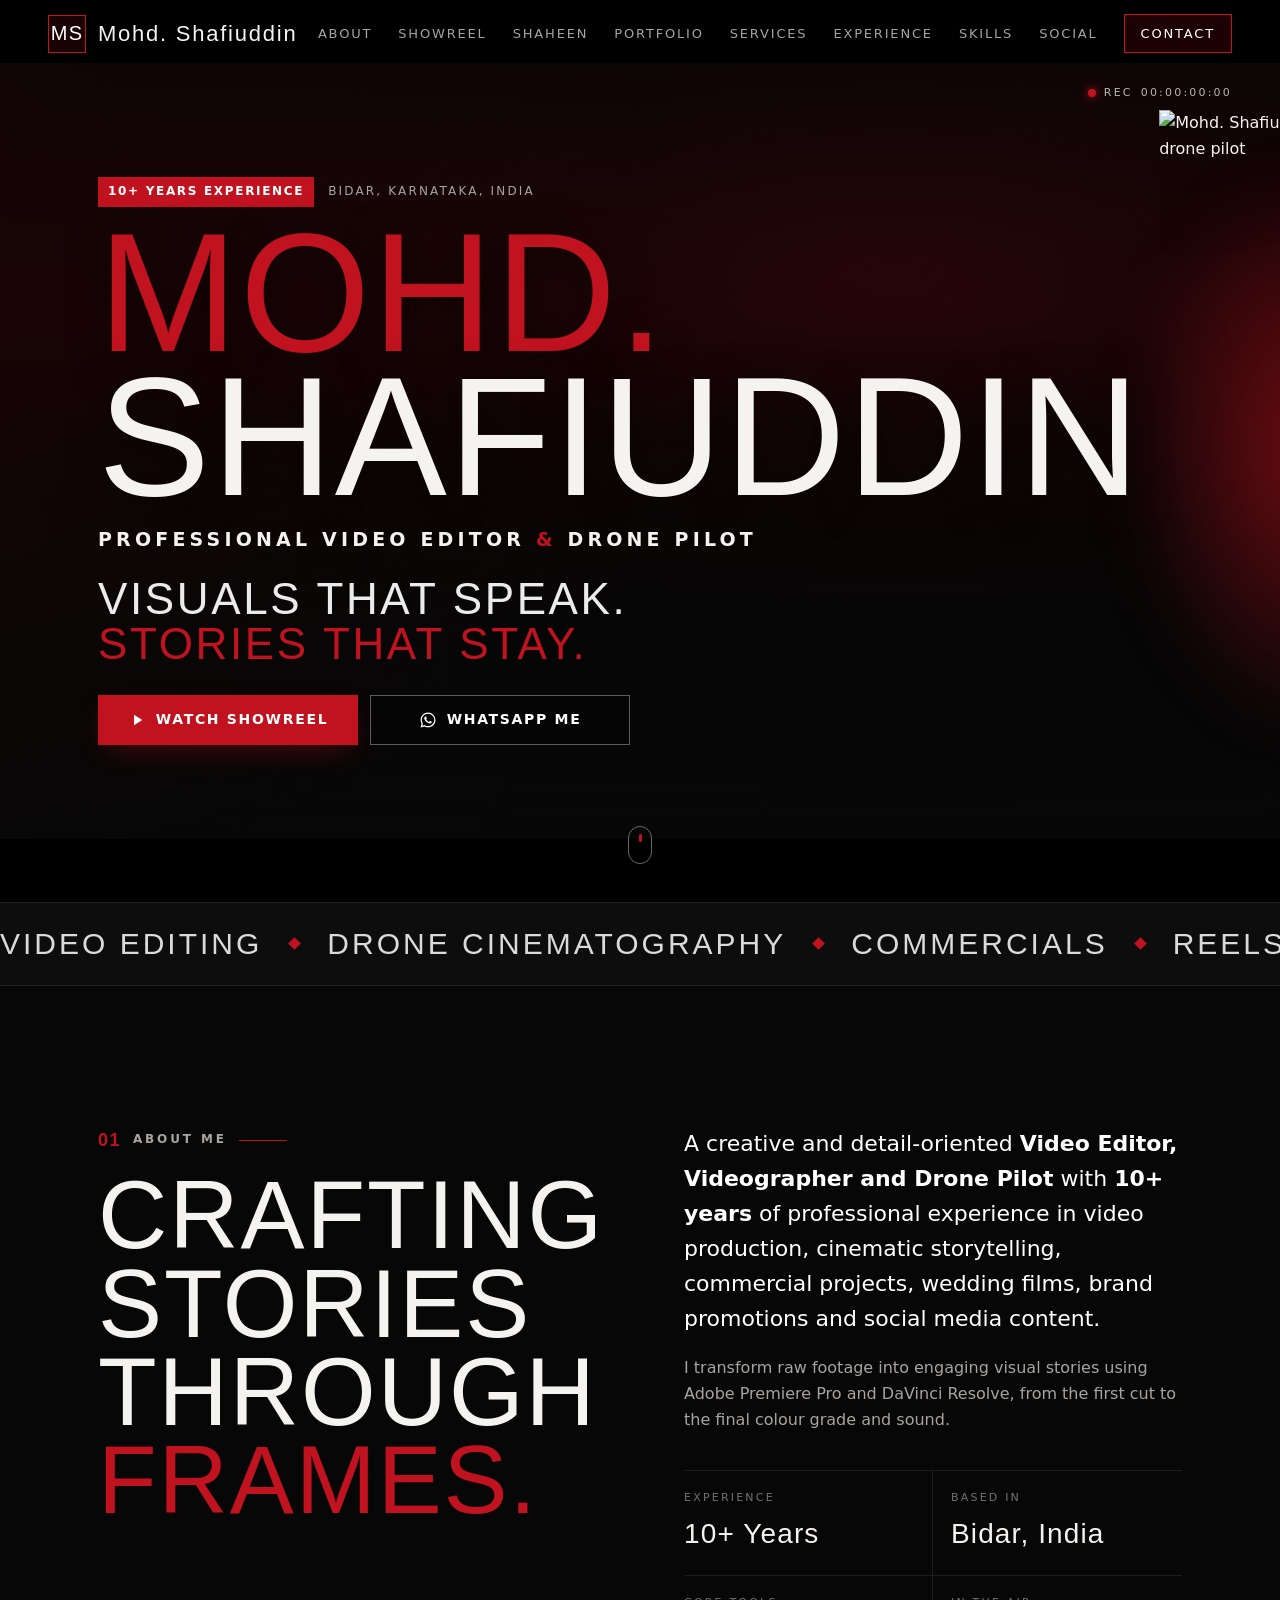
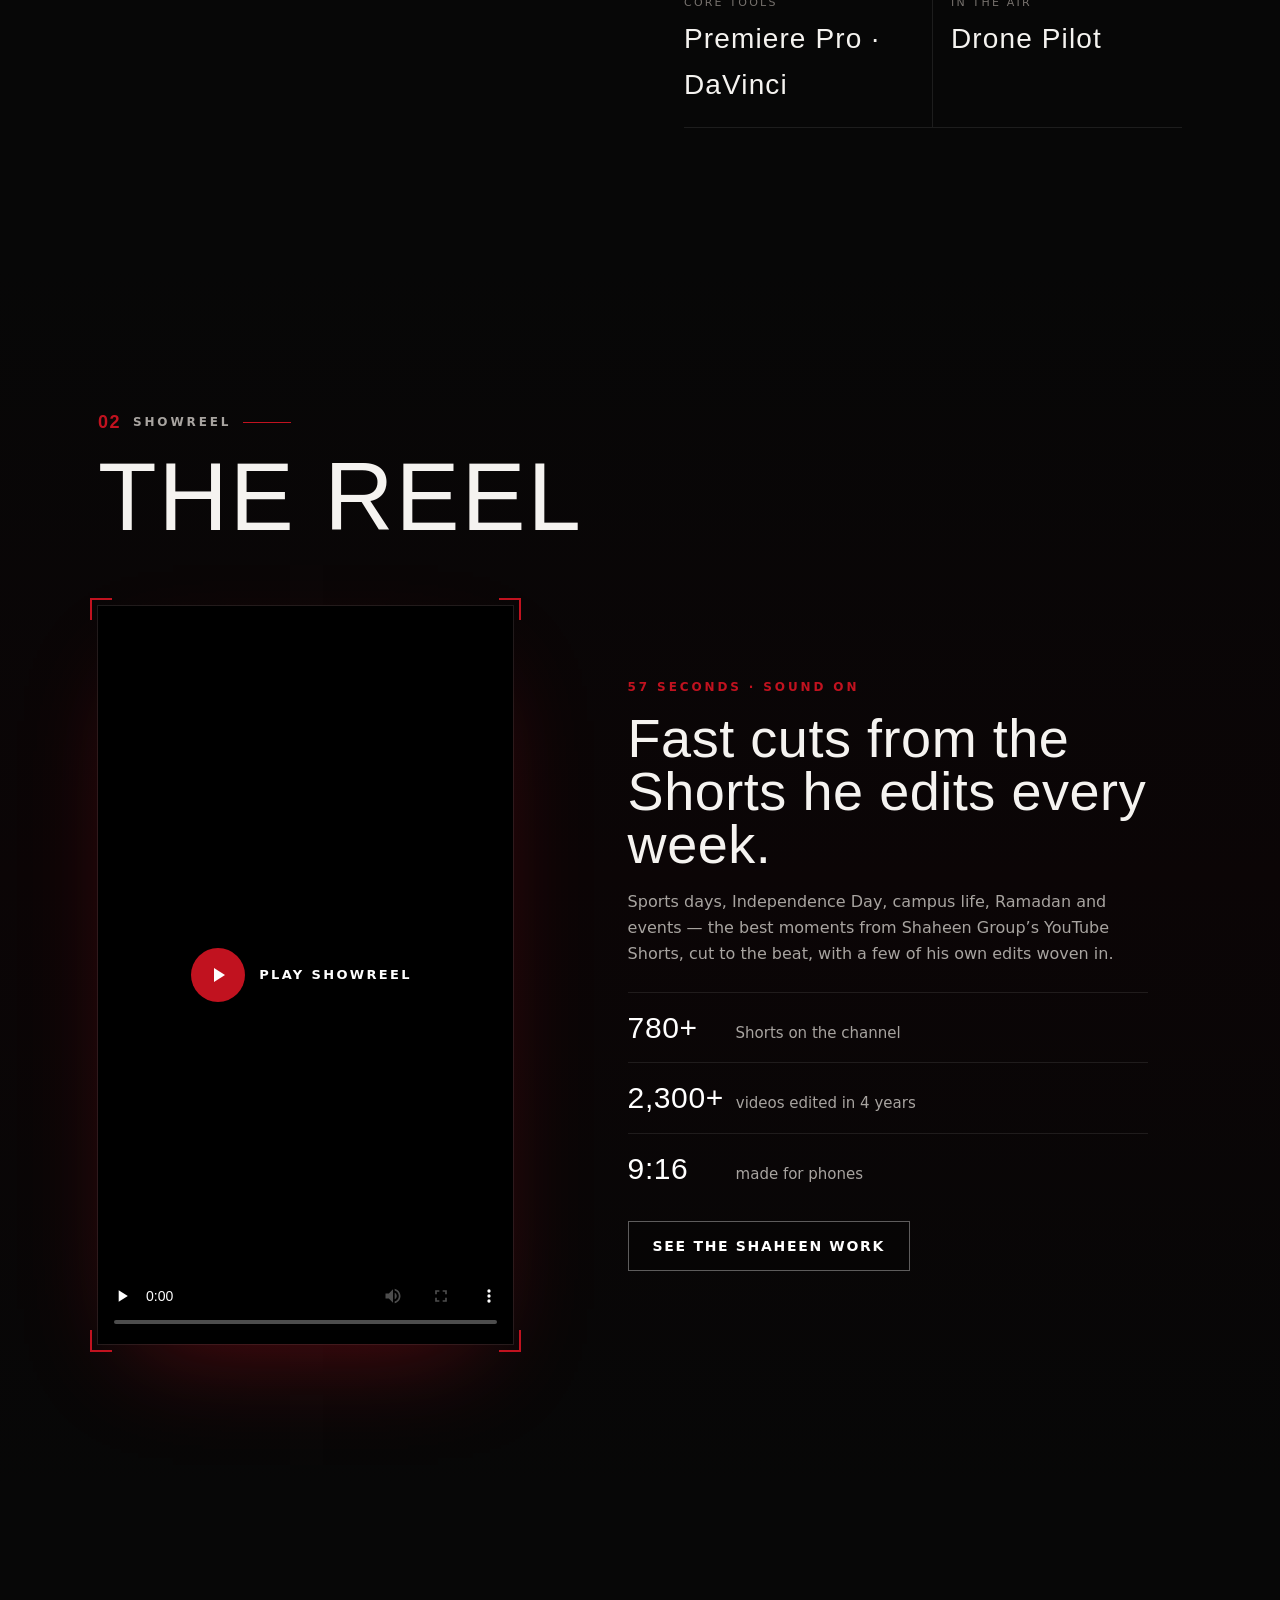
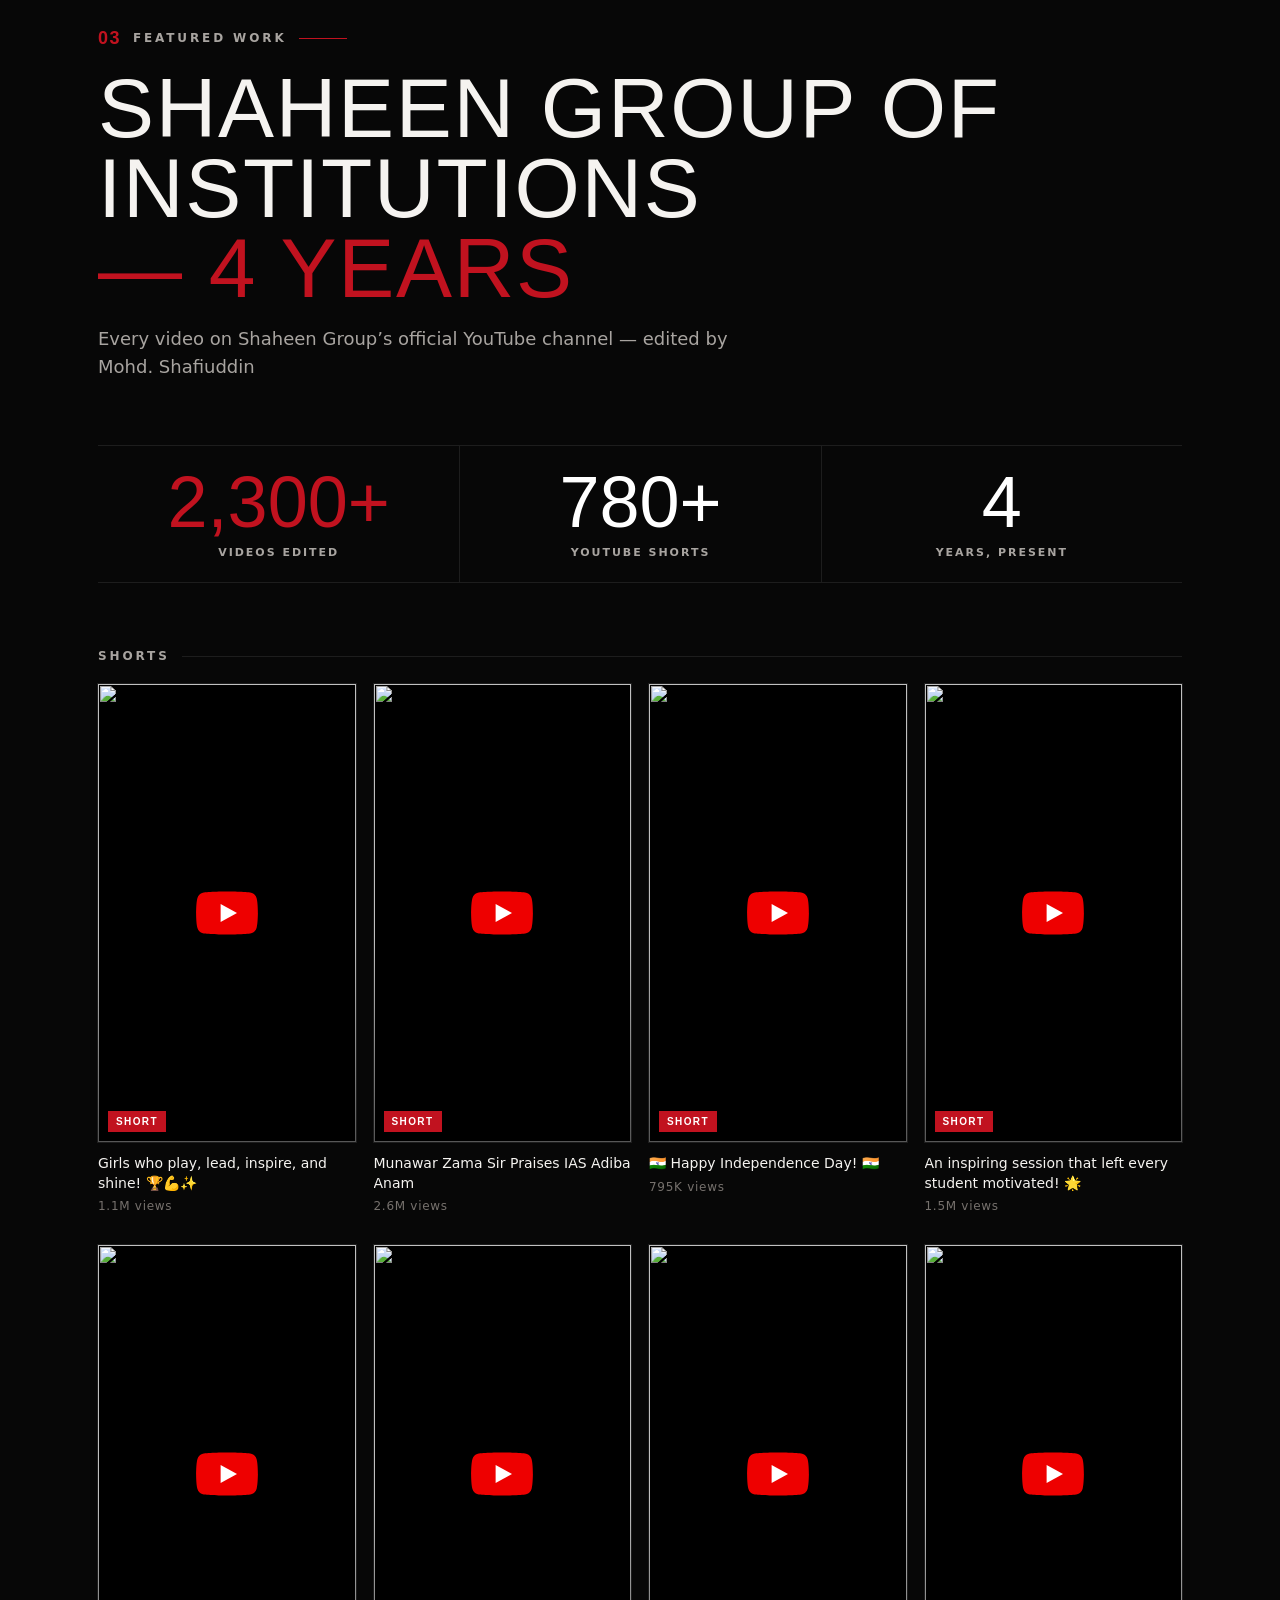
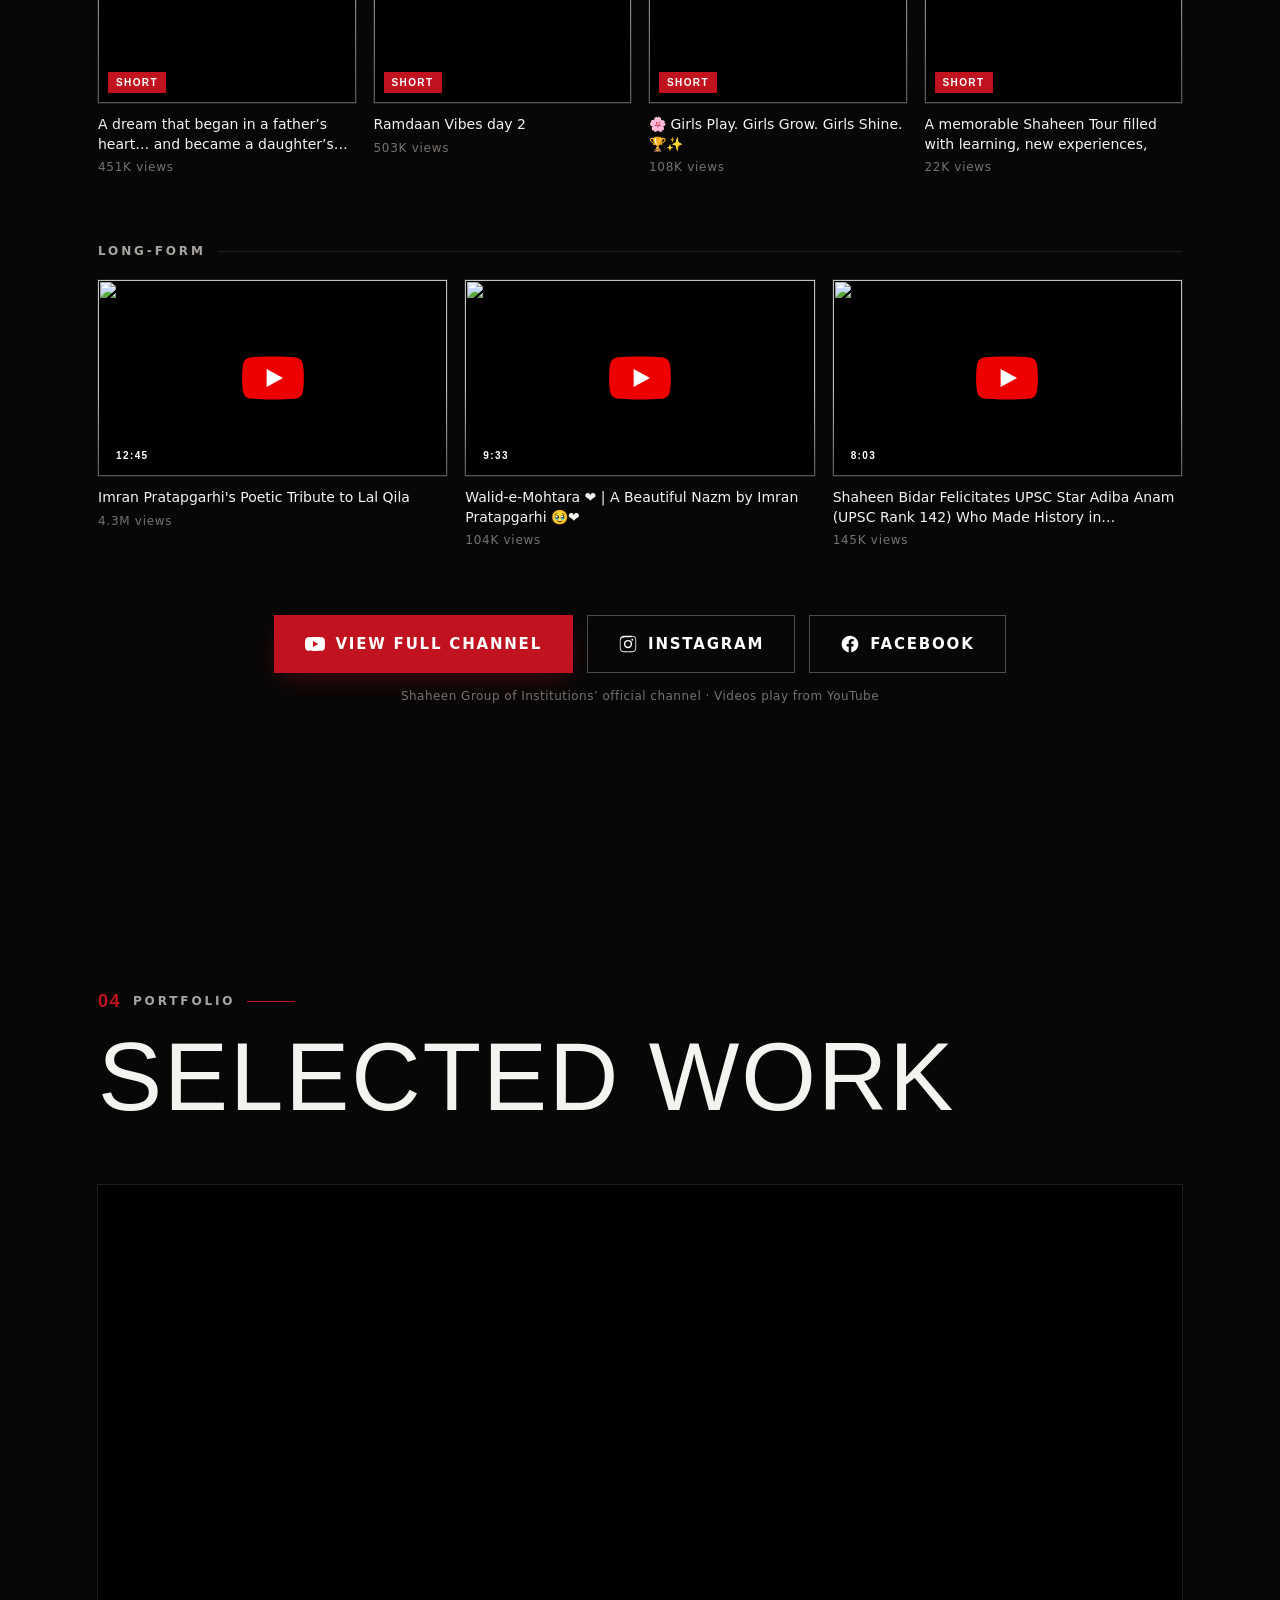
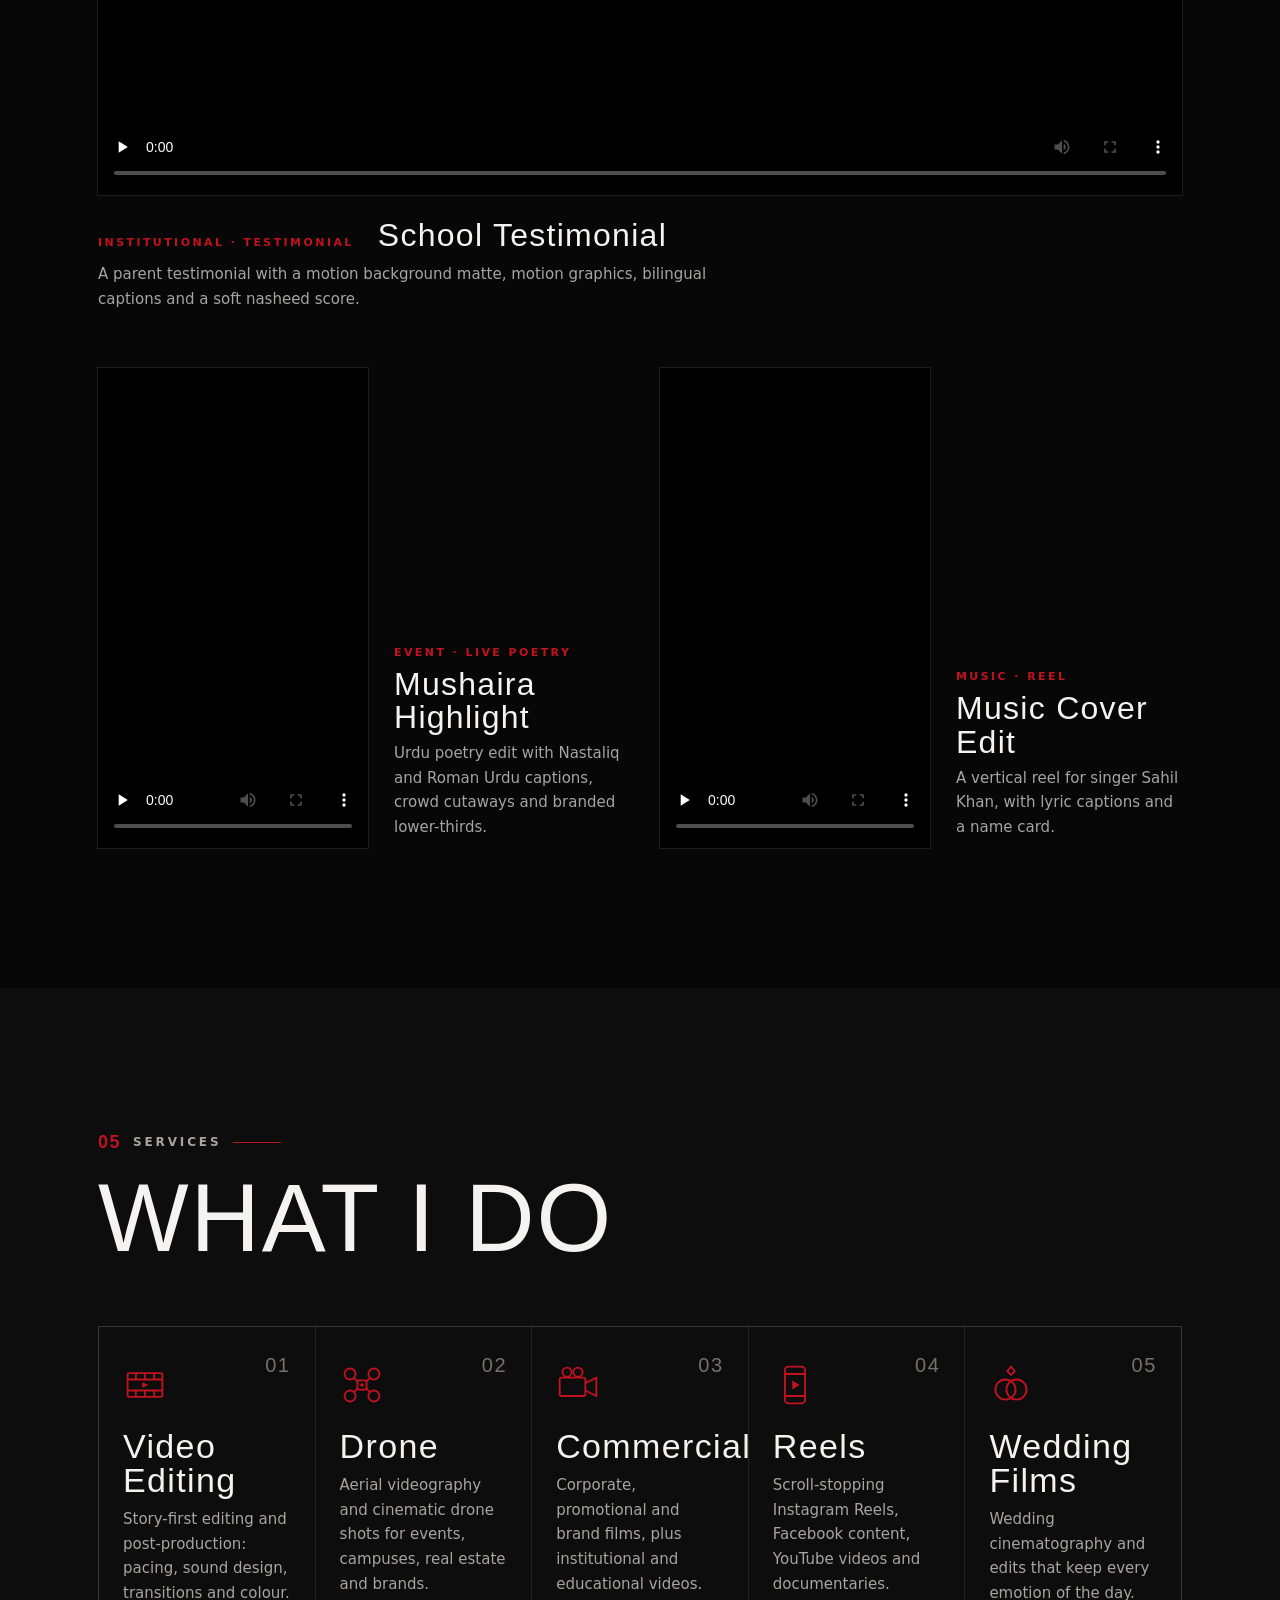
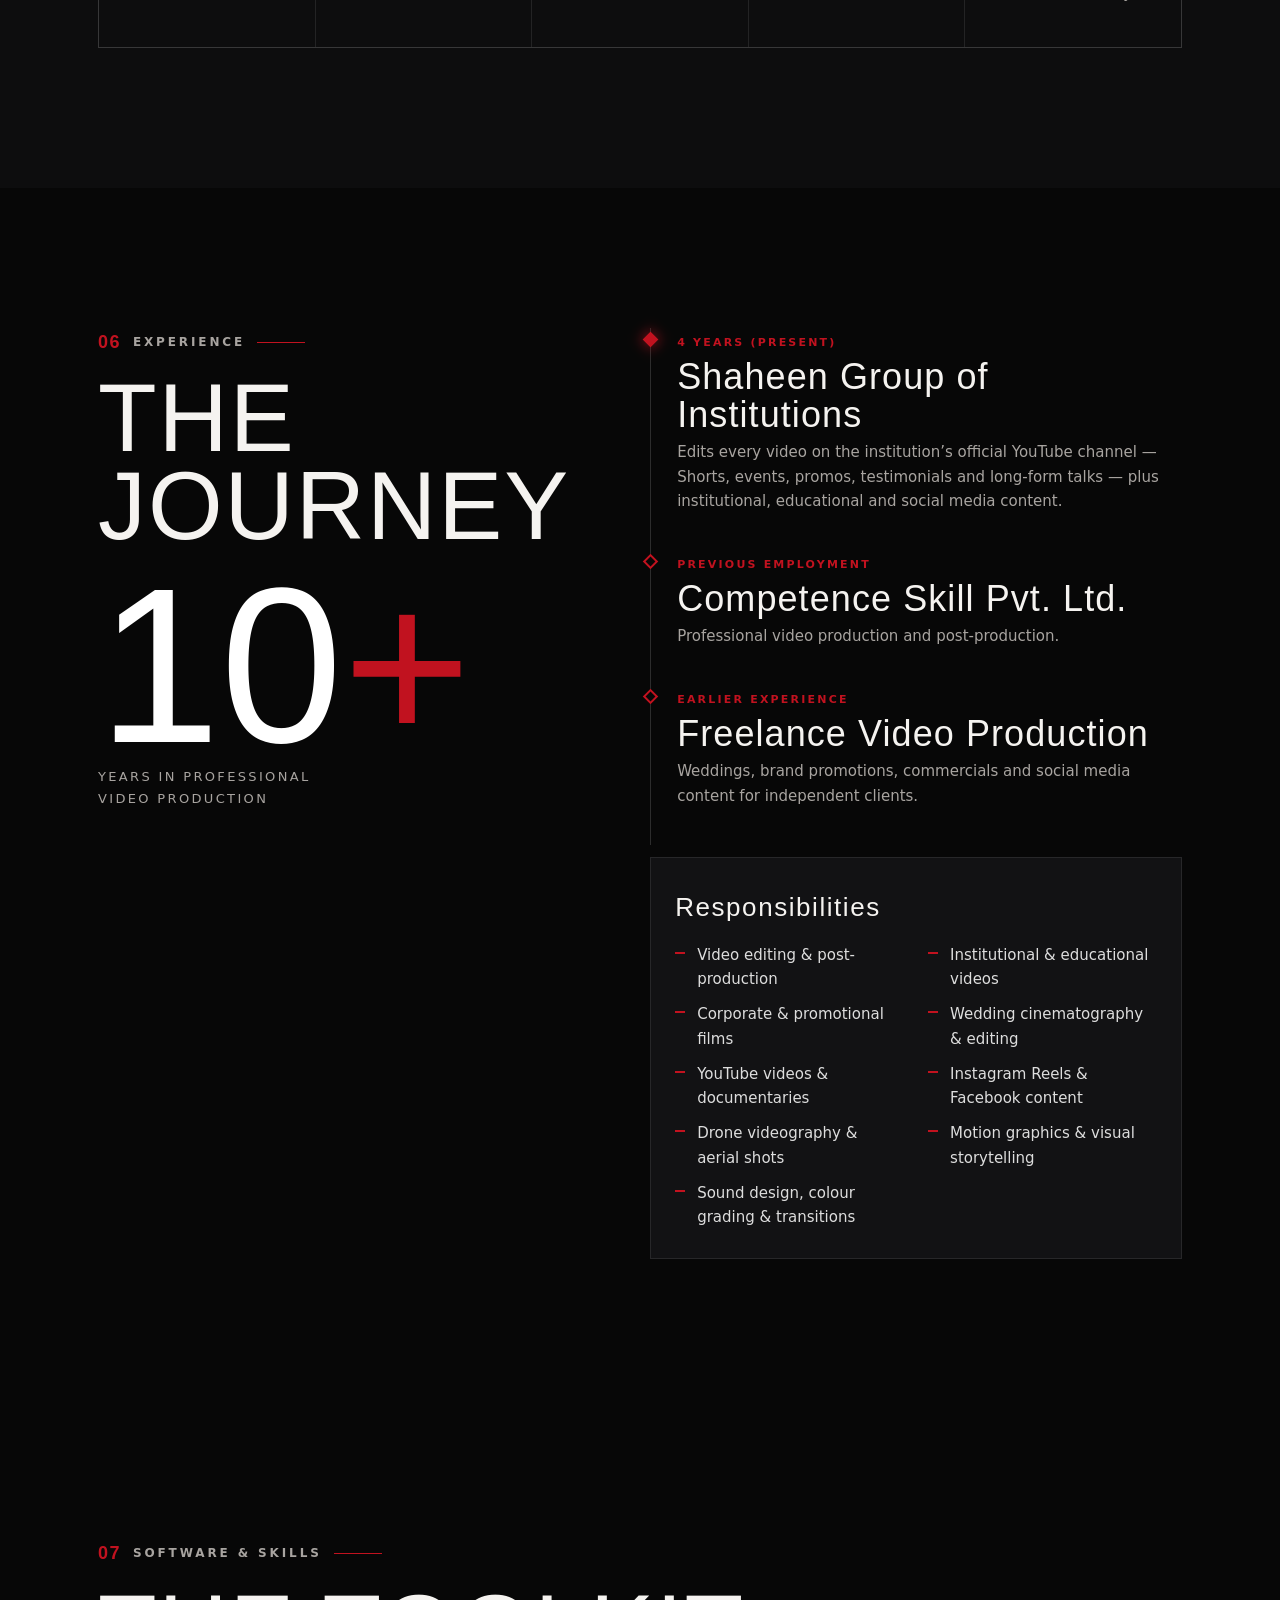
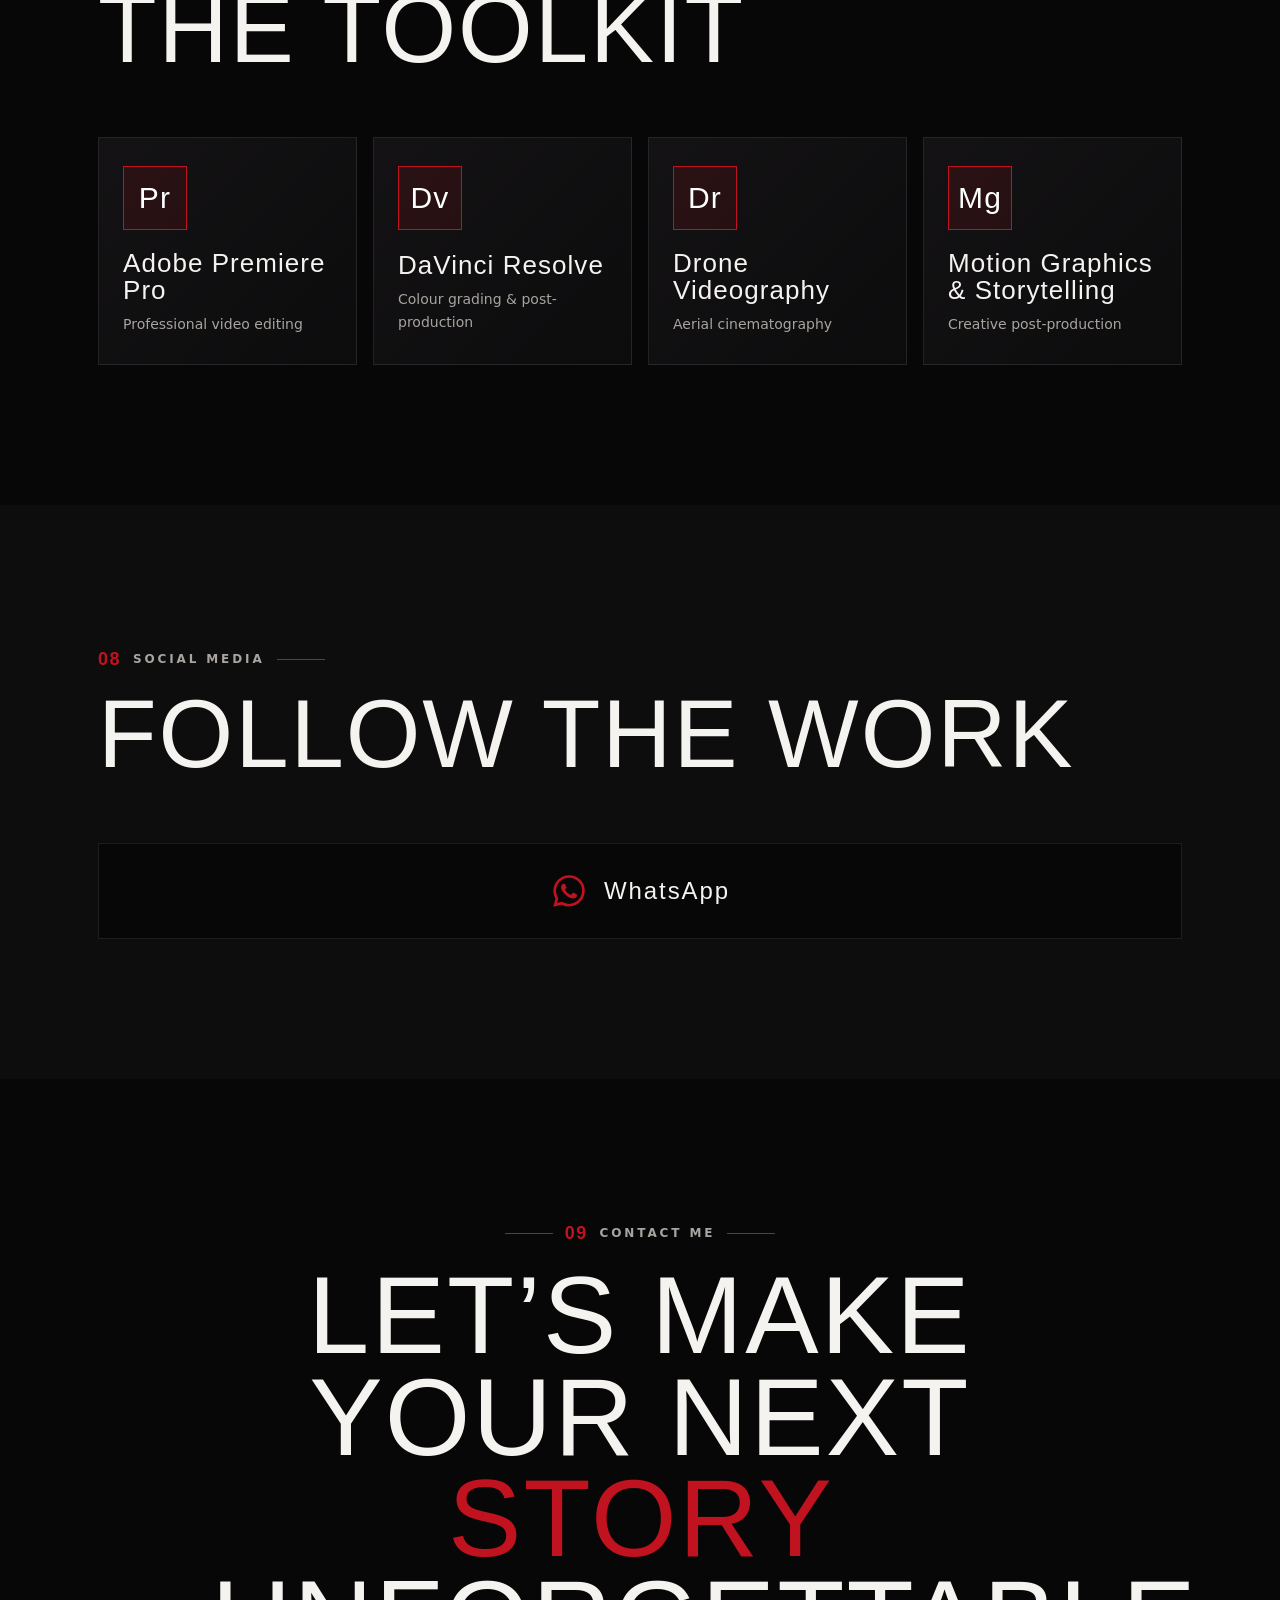
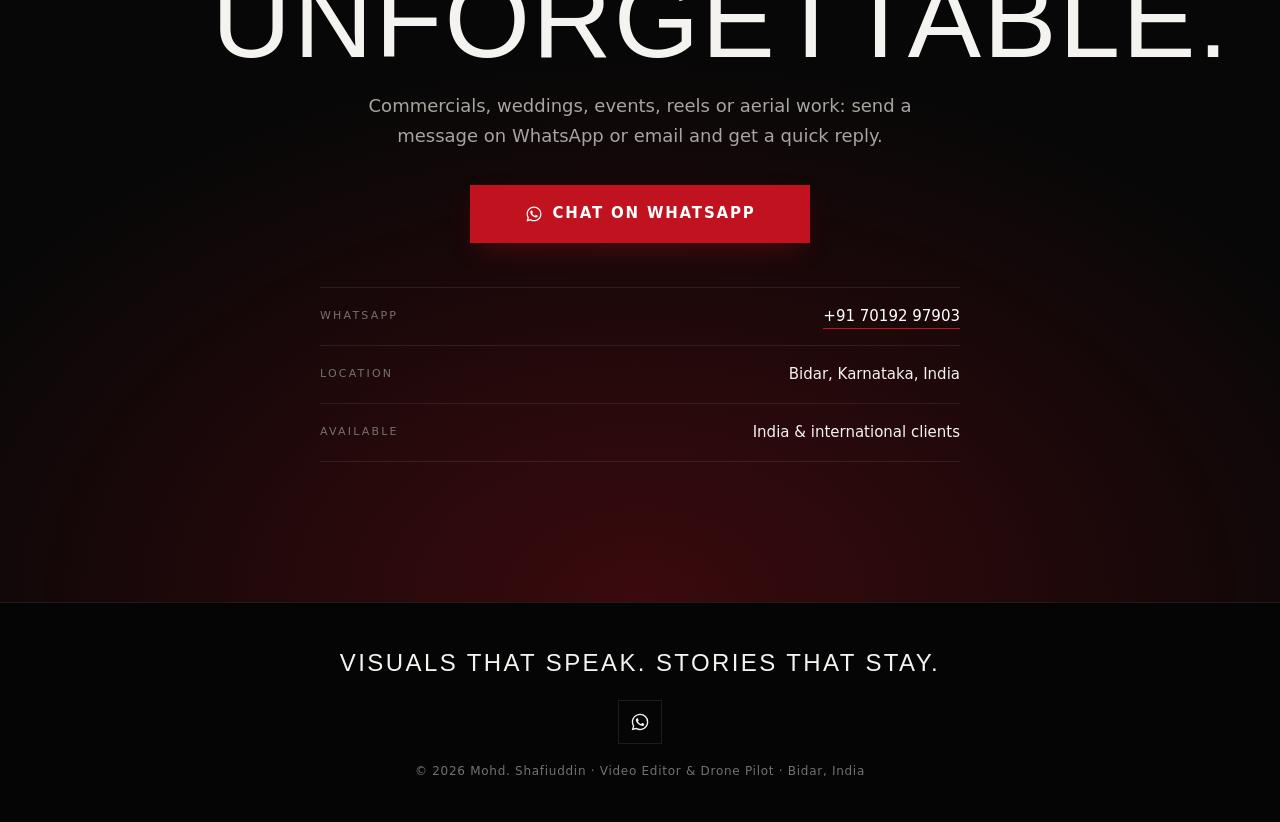
==== assets/index.html @ 97720307 "Add files via upload" ====
<!doctype html>
<html lang="en" class="no-js">
<head>
<meta charset="utf-8">
<meta name="viewport" content="width=device-width, initial-scale=1, viewport-fit=cover">
<title>Mohd. Shafiuddin — Professional Video Editor &amp; Drone Pilot | 10+ Years</title>
<meta name="description" content="Mohd. Shafiuddin is a professional video editor, videographer and drone pilot with 10+ years of experience in commercials, wedding films, institutional videos and social media content. Based in Bidar, Karnataka, India.">
<meta name="theme-color" content="#0a0a0a">
<meta property="og:type" content="website">
<meta property="og:site_name" content="Mohd. Shafiuddin">
<meta property="og:title" content="Mohd. Shafiuddin — Video Editor &amp; Drone Pilot">
<meta property="og:description" content="10+ years of cinematic storytelling: commercials, wedding films, reels and aerial cinematography. Visuals that speak. Stories that stay.">
<meta property="og:url" content="https://mohd-shafiuddin.sites.tab.bot/">
<meta property="og:image" content="https://mohd-shafiuddin.sites.tab.bot/og.jpg">
<meta property="og:image:width" content="1200">
<meta property="og:image:height" content="630">
<meta property="og:image:alt" content="Mohd. Shafiuddin — Professional Video Editor &amp; Drone Pilot">
<meta name="twitter:card" content="summary_large_image">
<meta name="twitter:title" content="Mohd. Shafiuddin — Video Editor &amp; Drone Pilot">
<meta name="twitter:description" content="10+ years of cinematic storytelling. Visuals that speak. Stories that stay.">
<meta name="twitter:image" content="https://mohd-shafiuddin.sites.tab.bot/og.jpg">
<link rel="icon" href="favicon.svg" type="image/svg+xml">
<link rel="icon" href="favicon-32.png" sizes="32x32" type="image/png">
<link rel="apple-touch-icon" href="apple-touch-icon.png">
<link rel="preload" href="assets/fonts/bebas-neue.woff2" as="font" type="font/woff2" crossorigin>
<link rel="stylesheet" href="styles.css">
<script src="site-config.js" defer></script>
<script src="script.js" defer></script>
</head>
<body>
<a class="skip" href="#main">Skip to content</a>
<div class="grain" aria-hidden="true"></div>

<header class="site-header" id="top">
  <a class="brand" href="#home" aria-label="Mohd. Shafiuddin, home">
    <span class="brand-mark">MS</span>
    <span class="brand-name">Mohd. Shafiuddin</span>
  </a>
  <nav class="nav" id="nav" aria-label="Main">
    <a href="#about">About</a>
    <a href="#showreel">Showreel</a>
    <a href="#shaheen">Shaheen</a>
    <a href="#portfolio">Portfolio</a>
    <a href="#services">Services</a>
    <a href="#experience">Experience</a>
    <a href="#skills">Skills</a>
    <a href="#social">Social</a>
    <a href="#contact" class="nav-cta">Contact</a>
  </nav>
  <button class="menu-btn" id="menuBtn" aria-label="Open menu" aria-expanded="false" aria-controls="nav"><span></span><span></span></button>
</header>

<main id="main">

<!-- HOME -->
<section class="hero" id="home" aria-label="Introduction">
  <div class="hero-media" aria-hidden="true">
    <video class="hero-video" autoplay muted loop playsinline preload="auto" poster="assets/video/hero-loop.jpg">
      <source src="assets/video/hero-loop.mp4" type="video/mp4">
    </video>
    <div class="hero-shade"></div>
  </div>
  <div class="letterbox letterbox-top" aria-hidden="true"></div>
  <div class="letterbox letterbox-bottom" aria-hidden="true"></div>
  <div class="rec" aria-hidden="true"><span class="rec-dot"></span>REC <span class="tc" id="timecode">00:00:00:00</span></div>

  <div class="hero-inner">
    <div class="hero-photo">
      <img src="assets/profile.webp" alt="Mohd. Shafiuddin, video editor and drone pilot" width="564" height="1280" fetchpriority="high">
    </div>
    <div class="hero-copy">
      <p class="eyebrow"><span class="badge">10+ Years Experience</span><span class="loc">Bidar, Karnataka, India</span></p>
      <h1 class="hero-name"><span>Mohd.</span> <span>Shafiuddin</span></h1>
      <p class="hero-role">Professional Video Editor <span class="amp">&amp;</span> Drone Pilot</p>
      <p class="hero-tagline">Visuals that speak.<br><em>Stories that stay.</em></p>
      <div class="hero-ctas">
        <a class="btn btn-red" href="#showreel"><svg viewBox="0 0 24 24" aria-hidden="true"><path fill="currentColor" d="M8 5v14l11-7z"/></svg>Watch Showreel</a>
        <a class="btn btn-ghost js-wa" href="https://wa.me/917019297903" target="_blank" rel="noopener"><svg viewBox="0 0 24 24" aria-hidden="true"><path fill="currentColor" d="M12.04 2C6.58 2 2.13 6.45 2.13 11.91c0 1.75.46 3.45 1.32 4.95L2.05 22l5.25-1.38a9.9 9.9 0 0 0 4.74 1.21h.01c5.46 0 9.91-4.45 9.91-9.91A9.85 9.85 0 0 0 12.04 2Zm0 18.15h-.01a8.2 8.2 0 0 1-4.19-1.15l-.3-.18-3.12.82.83-3.04-.2-.31a8.2 8.2 0 0 1-1.26-4.38c0-4.54 3.7-8.24 8.25-8.24a8.2 8.2 0 0 1 8.24 8.25c0 4.54-3.7 8.23-8.24 8.23Zm4.52-6.16c-.25-.12-1.47-.72-1.69-.81-.23-.08-.39-.12-.56.13-.16.24-.64.8-.78.97-.14.16-.29.18-.54.06-.25-.12-1.05-.39-1.99-1.23-.74-.66-1.23-1.47-1.38-1.72-.14-.25-.01-.38.11-.5.11-.11.25-.29.37-.43.13-.15.17-.25.25-.41.08-.17.04-.31-.02-.43-.06-.13-.56-1.34-.76-1.84-.2-.48-.41-.42-.56-.43h-.48a.92.92 0 0 0-.66.31c-.23.25-.87.85-.87 2.07 0 1.22.89 2.4 1.01 2.56.12.17 1.75 2.67 4.24 3.74.59.26 1.05.41 1.41.52.59.19 1.13.16 1.56.1.48-.07 1.47-.6 1.67-1.18.21-.58.21-1.08.15-1.18-.06-.11-.22-.17-.47-.29Z"/></svg>WhatsApp Me</a>
      </div>
    </div>
  </div>
  <a class="scroll-cue" href="#about" aria-label="Scroll to About"><span></span></a>
</section>

<div class="marquee" aria-hidden="true">
  <div class="marquee-track">
    <span>Video Editing</span><i></i><span>Drone Cinematography</span><i></i><span>Commercials</span><i></i><span>Reels</span><i></i><span>Wedding Films</span><i></i><span>Colour Grading</span><i></i>
    <span>Video Editing</span><i></i><span>Drone Cinematography</span><i></i><span>Commercials</span><i></i><span>Reels</span><i></i><span>Wedding Films</span><i></i><span>Colour Grading</span><i></i>
  </div>
</div>

<!-- ABOUT -->
<section class="section about" id="about">
  <div class="wrap about-grid">
    <div class="about-head reveal">
      <p class="kicker"><span>01</span> About Me</p>
      <h2>Crafting Stories <br>Through <em>Frames.</em></h2>
    </div>
    <div class="about-body reveal">
      <p class="lead">A creative and detail-oriented <strong>Video Editor, Videographer and Drone Pilot</strong> with <strong>10+ years</strong> of professional experience in video production, cinematic storytelling, commercial projects, wedding films, brand promotions and social media content.</p>
      <p>I transform raw footage into engaging visual stories using Adobe Premiere Pro and DaVinci Resolve, from the first cut to the final colour grade and sound.</p>
      <dl class="facts">
        <div><dt>Experience</dt><dd>10+ Years</dd></div>
        <div><dt>Based in</dt><dd>Bidar, India</dd></div>
        <div><dt>Core tools</dt><dd>Premiere Pro · DaVinci</dd></div>
        <div><dt>In the air</dt><dd>Drone Pilot</dd></div>
      </dl>
    </div>
  </div>
</section>

<!-- SHOWREEL -->
<section class="section showreel" id="showreel">
  <div class="wrap">
    <div class="section-head reveal">
      <p class="kicker"><span>02</span> Showreel</p>
      <h2>The Reel</h2>
    </div>
    <div class="reel-layout">
      <div class="reel-frame reel-vertical reveal">
        <video class="reel-video" controls playsinline preload="none" poster="assets/video/showreel.jpg" width="720" height="1280">
          <source src="assets/video/showreel.mp4" type="video/mp4">
        </video>
        <button class="reel-play" type="button" aria-label="Play showreel"><svg viewBox="0 0 24 24" aria-hidden="true"><path fill="currentColor" d="M8 5v14l11-7z"/></svg><span>Play Showreel</span></button>
        <span class="corner tl"></span><span class="corner tr"></span><span class="corner bl"></span><span class="corner br"></span>
      </div>
      <div class="reel-side reveal">
        <p class="reel-eyebrow">57 seconds · Sound on</p>
        <h3 class="reel-title">Fast cuts from the Shorts he edits every week.</h3>
        <p class="reel-copy">Sports days, Independence Day, campus life, Ramadan and events — the best moments from Shaheen Group’s YouTube Shorts, cut to the beat, with a few of his own edits woven in.</p>
        <ul class="reel-facts">
          <li><strong>780+</strong> Shorts on the channel</li>
          <li><strong>2,300+</strong> videos edited in 4 years</li>
          <li><strong>9:16</strong> made for phones</li>
        </ul>
        <a class="btn btn-ghost" href="#shaheen">See the Shaheen work</a>
      </div>
    </div>
  </div>
</section>

<!-- SHAHEEN GROUP -->
<section class="section shaheen" id="shaheen">
  <div class="wrap">
    <div class="section-head reveal">
      <p class="kicker"><span>03</span> Featured Work</p>
      <h2>Shaheen Group of Institutions <span class="h-accent">— 4 Years</span></h2>
      <p class="section-sub">Every video on Shaheen Group’s official YouTube channel — edited by Mohd. Shafiuddin</p>
    </div>
    <ul class="sg-stats reveal" aria-label="Channel numbers">
      <li><strong>2,300+</strong><span>videos edited</span></li>
      <li><strong>780+</strong><span>YouTube Shorts</span></li>
      <li><strong>4</strong><span>years, present</span></li>
    </ul>
    <h3 class="sg-sub reveal">Shorts</h3>
    <ul class="yt-grid yt-grid-shorts">
      <li class="yt-card yt-short reveal">
        <button class="yt-lite" type="button" data-yt="UrtTDgOCBxo" data-kind="short" aria-label="Play: Girls who play, lead, inspire, and shine! 🏆💪✨">
          <img src="assets/shaheen/UrtTDgOCBxo.webp" alt="" loading="lazy" decoding="async" width="360" height="640">
          <span class="yt-badge">Short</span>
          <span class="yt-play" aria-hidden="true"><svg viewBox="0 0 68 48"><path d="M66.5 7.7a8.5 8.5 0 0 0-6-6C55.2.3 34 .3 34 .3s-21.2 0-26.5 1.4a8.5 8.5 0 0 0-6 6C.1 13 .1 24 .1 24s0 11 1.4 16.3a8.5 8.5 0 0 0 6 6C12.8 47.7 34 47.7 34 47.7s21.2 0 26.5-1.4a8.5 8.5 0 0 0 6-6C67.9 35 67.9 24 67.9 24s0-11-1.4-16.3Z" fill="#e00"/><path d="M45 24 27 14v20z" fill="#fff"/></svg></span>
        </button>
        <p class="yt-title" title="Girls who play, lead, inspire, and shine! 🏆💪✨">Girls who play, lead, inspire, and shine! 🏆💪✨</p>
        <p class="yt-meta">1.1M views</p>
      </li>
      <li class="yt-card yt-short reveal">
        <button class="yt-lite" type="button" data-yt="b4Q5fey8oHE" data-kind="short" aria-label="Play: Munawar Zama Sir Praises IAS Adiba Anam | #shaheengroup #adibaanam #ias">
          <img src="assets/shaheen/b4Q5fey8oHE.webp" alt="" loading="lazy" decoding="async" width="360" height="640">
          <span class="yt-badge">Short</span>
          <span class="yt-play" aria-hidden="true"><svg viewBox="0 0 68 48"><path d="M66.5 7.7a8.5 8.5 0 0 0-6-6C55.2.3 34 .3 34 .3s-21.2 0-26.5 1.4a8.5 8.5 0 0 0-6 6C.1 13 .1 24 .1 24s0 11 1.4 16.3a8.5 8.5 0 0 0 6 6C12.8 47.7 34 47.7 34 47.7s21.2 0 26.5-1.4a8.5 8.5 0 0 0 6-6C67.9 35 67.9 24 67.9 24s0-11-1.4-16.3Z" fill="#e00"/><path d="M45 24 27 14v20z" fill="#fff"/></svg></span>
        </button>
        <p class="yt-title" title="Munawar Zama Sir Praises IAS Adiba Anam | #shaheengroup #adibaanam #ias">Munawar Zama Sir Praises IAS Adiba Anam</p>
        <p class="yt-meta">2.6M views</p>
      </li>
      <li class="yt-card yt-short reveal">
        <button class="yt-lite" type="button" data-yt="QX6GjD9lUEQ" data-kind="short" aria-label="Play: 🇮🇳 Happy Independence Day! 🇮🇳">
          <img src="assets/shaheen/QX6GjD9lUEQ.webp" alt="" loading="lazy" decoding="async" width="360" height="640">
          <span class="yt-badge">Short</span>
          <span class="yt-play" aria-hidden="true"><svg viewBox="0 0 68 48"><path d="M66.5 7.7a8.5 8.5 0 0 0-6-6C55.2.3 34 .3 34 .3s-21.2 0-26.5 1.4a8.5 8.5 0 0 0-6 6C.1 13 .1 24 .1 24s0 11 1.4 16.3a8.5 8.5 0 0 0 6 6C12.8 47.7 34 47.7 34 47.7s21.2 0 26.5-1.4a8.5 8.5 0 0 0 6-6C67.9 35 67.9 24 67.9 24s0-11-1.4-16.3Z" fill="#e00"/><path d="M45 24 27 14v20z" fill="#fff"/></svg></span>
        </button>
        <p class="yt-title" title="🇮🇳 Happy Independence Day! 🇮🇳">🇮🇳 Happy Independence Day! 🇮🇳</p>
        <p class="yt-meta">795K views</p>
      </li>
      <li class="yt-card yt-short reveal">
        <button class="yt-lite" type="button" data-yt="FwSWX3J14Ks" data-kind="short" aria-label="Play: An inspiring session that left every student motivated! 🌟">
          <img src="assets/shaheen/FwSWX3J14Ks.webp" alt="" loading="lazy" decoding="async" width="360" height="640">
          <span class="yt-badge">Short</span>
          <span class="yt-play" aria-hidden="true"><svg viewBox="0 0 68 48"><path d="M66.5 7.7a8.5 8.5 0 0 0-6-6C55.2.3 34 .3 34 .3s-21.2 0-26.5 1.4a8.5 8.5 0 0 0-6 6C.1 13 .1 24 .1 24s0 11 1.4 16.3a8.5 8.5 0 0 0 6 6C12.8 47.7 34 47.7 34 47.7s21.2 0 26.5-1.4a8.5 8.5 0 0 0 6-6C67.9 35 67.9 24 67.9 24s0-11-1.4-16.3Z" fill="#e00"/><path d="M45 24 27 14v20z" fill="#fff"/></svg></span>
        </button>
        <p class="yt-title" title="An inspiring session that left every student motivated! 🌟">An inspiring session that left every student motivated! 🌟</p>
        <p class="yt-meta">1.5M views</p>
      </li>
      <li class="yt-card yt-short reveal">
        <button class="yt-lite" type="button" data-yt="F8lvfzxCemQ" data-kind="short" aria-label="Play: A dream that began in a father’s heart… and became a daughter’s reality.">
          <img src="assets/shaheen/F8lvfzxCemQ.webp" alt="" loading="lazy" decoding="async" width="360" height="640">
          <span class="yt-badge">Short</span>
          <span class="yt-play" aria-hidden="true"><svg viewBox="0 0 68 48"><path d="M66.5 7.7a8.5 8.5 0 0 0-6-6C55.2.3 34 .3 34 .3s-21.2 0-26.5 1.4a8.5 8.5 0 0 0-6 6C.1 13 .1 24 .1 24s0 11 1.4 16.3a8.5 8.5 0 0 0 6 6C12.8 47.7 34 47.7 34 47.7s21.2 0 26.5-1.4a8.5 8.5 0 0 0 6-6C67.9 35 67.9 24 67.9 24s0-11-1.4-16.3Z" fill="#e00"/><path d="M45 24 27 14v20z" fill="#fff"/></svg></span>
        </button>
        <p class="yt-title" title="A dream that began in a father’s heart… and became a daughter’s reality.">A dream that began in a father’s heart… and became a daughter’s reality.</p>
        <p class="yt-meta">451K views</p>
      </li>
      <li class="yt-card yt-short reveal">
        <button class="yt-lite" type="button" data-yt="K6G7_djLBqc" data-kind="short" aria-label="Play: Ramdaan Vibes day 2  #ramadan #students #students">
          <img src="assets/shaheen/K6G7_djLBqc.webp" alt="" loading="lazy" decoding="async" width="360" height="640">
          <span class="yt-badge">Short</span>
          <span class="yt-play" aria-hidden="true"><svg viewBox="0 0 68 48"><path d="M66.5 7.7a8.5 8.5 0 0 0-6-6C55.2.3 34 .3 34 .3s-21.2 0-26.5 1.4a8.5 8.5 0 0 0-6 6C.1 13 .1 24 .1 24s0 11 1.4 16.3a8.5 8.5 0 0 0 6 6C12.8 47.7 34 47.7 34 47.7s21.2 0 26.5-1.4a8.5 8.5 0 0 0 6-6C67.9 35 67.9 24 67.9 24s0-11-1.4-16.3Z" fill="#e00"/><path d="M45 24 27 14v20z" fill="#fff"/></svg></span>
        </button>
        <p class="yt-title" title="Ramdaan Vibes day 2  #ramadan #students #students">Ramdaan Vibes day 2</p>
        <p class="yt-meta">503K views</p>
      </li>
      <li class="yt-card yt-short reveal">
        <button class="yt-lite" type="button" data-yt="TOPFM9_I3p4" data-kind="short" aria-label="Play: 🌸 Girls Play. Girls Grow. Girls Shine. 🏆✨">
          <img src="assets/shaheen/TOPFM9_I3p4.webp" alt="" loading="lazy" decoding="async" width="360" height="640">
          <span class="yt-badge">Short</span>
          <span class="yt-play" aria-hidden="true"><svg viewBox="0 0 68 48"><path d="M66.5 7.7a8.5 8.5 0 0 0-6-6C55.2.3 34 .3 34 .3s-21.2 0-26.5 1.4a8.5 8.5 0 0 0-6 6C.1 13 .1 24 .1 24s0 11 1.4 16.3a8.5 8.5 0 0 0 6 6C12.8 47.7 34 47.7 34 47.7s21.2 0 26.5-1.4a8.5 8.5 0 0 0 6-6C67.9 35 67.9 24 67.9 24s0-11-1.4-16.3Z" fill="#e00"/><path d="M45 24 27 14v20z" fill="#fff"/></svg></span>
        </button>
        <p class="yt-title" title="🌸 Girls Play. Girls Grow. Girls Shine. 🏆✨">🌸 Girls Play. Girls Grow. Girls Shine. 🏆✨</p>
        <p class="yt-meta">108K views</p>
      </li>
      <li class="yt-card yt-short reveal">
        <button class="yt-lite" type="button" data-yt="oG23Ad14Sz4" data-kind="short" aria-label="Play: A memorable Shaheen Tour filled with learning, new experiences,">
          <img src="assets/shaheen/oG23Ad14Sz4.webp" alt="" loading="lazy" decoding="async" width="360" height="640">
          <span class="yt-badge">Short</span>
          <span class="yt-play" aria-hidden="true"><svg viewBox="0 0 68 48"><path d="M66.5 7.7a8.5 8.5 0 0 0-6-6C55.2.3 34 .3 34 .3s-21.2 0-26.5 1.4a8.5 8.5 0 0 0-6 6C.1 13 .1 24 .1 24s0 11 1.4 16.3a8.5 8.5 0 0 0 6 6C12.8 47.7 34 47.7 34 47.7s21.2 0 26.5-1.4a8.5 8.5 0 0 0 6-6C67.9 35 67.9 24 67.9 24s0-11-1.4-16.3Z" fill="#e00"/><path d="M45 24 27 14v20z" fill="#fff"/></svg></span>
        </button>
        <p class="yt-title" title="A memorable Shaheen Tour filled with learning, new experiences,">A memorable Shaheen Tour filled with learning, new experiences,</p>
        <p class="yt-meta">22K views</p>
      </li>
    </ul>
    <h3 class="sg-sub reveal">Long-form</h3>
    <ul class="yt-grid yt-grid-long">
      <li class="yt-card yt-long reveal">
        <button class="yt-lite" type="button" data-yt="bZmSGNO413g" data-kind="video" aria-label="Play: Imran Pratapgarhi&#x27;s Poetic Tribute to Lal Qila">
          <img src="assets/shaheen/bZmSGNO413g.webp" alt="" loading="lazy" decoding="async" width="640" height="360">
          <span class="yt-badge">12:45</span>
          <span class="yt-play" aria-hidden="true"><svg viewBox="0 0 68 48"><path d="M66.5 7.7a8.5 8.5 0 0 0-6-6C55.2.3 34 .3 34 .3s-21.2 0-26.5 1.4a8.5 8.5 0 0 0-6 6C.1 13 .1 24 .1 24s0 11 1.4 16.3a8.5 8.5 0 0 0 6 6C12.8 47.7 34 47.7 34 47.7s21.2 0 26.5-1.4a8.5 8.5 0 0 0 6-6C67.9 35 67.9 24 67.9 24s0-11-1.4-16.3Z" fill="#e00"/><path d="M45 24 27 14v20z" fill="#fff"/></svg></span>
        </button>
        <p class="yt-title" title="Imran Pratapgarhi&#x27;s Poetic Tribute to Lal Qila">Imran Pratapgarhi&#x27;s Poetic Tribute to Lal Qila</p>
        <p class="yt-meta">4.3M views</p>
      </li>
      <li class="yt-card yt-long reveal">
        <button class="yt-lite" type="button" data-yt="7inbO2yLS2g" data-kind="video" aria-label="Play: Walid-e-Mohtara ❤️ | A Beautiful Nazm by Imran Pratapgarhi 🥹❤">
          <img src="assets/shaheen/7inbO2yLS2g.webp" alt="" loading="lazy" decoding="async" width="640" height="360">
          <span class="yt-badge">9:33</span>
          <span class="yt-play" aria-hidden="true"><svg viewBox="0 0 68 48"><path d="M66.5 7.7a8.5 8.5 0 0 0-6-6C55.2.3 34 .3 34 .3s-21.2 0-26.5 1.4a8.5 8.5 0 0 0-6 6C.1 13 .1 24 .1 24s0 11 1.4 16.3a8.5 8.5 0 0 0 6 6C12.8 47.7 34 47.7 34 47.7s21.2 0 26.5-1.4a8.5 8.5 0 0 0 6-6C67.9 35 67.9 24 67.9 24s0-11-1.4-16.3Z" fill="#e00"/><path d="M45 24 27 14v20z" fill="#fff"/></svg></span>
        </button>
        <p class="yt-title" title="Walid-e-Mohtara ❤️ | A Beautiful Nazm by Imran Pratapgarhi 🥹❤">Walid-e-Mohtara ❤️ | A Beautiful Nazm by Imran Pratapgarhi 🥹❤</p>
        <p class="yt-meta">104K views</p>
      </li>
      <li class="yt-card yt-long reveal">
        <button class="yt-lite" type="button" data-yt="ngrbjkGIlOE" data-kind="video" aria-label="Play: Shaheen Bidar Felicitates UPSC Star Adiba Anam (UPSC Rank 142) Who Made History in Maharashtra">
          <img src="assets/shaheen/ngrbjkGIlOE.webp" alt="" loading="lazy" decoding="async" width="640" height="360">
          <span class="yt-badge">8:03</span>
          <span class="yt-play" aria-hidden="true"><svg viewBox="0 0 68 48"><path d="M66.5 7.7a8.5 8.5 0 0 0-6-6C55.2.3 34 .3 34 .3s-21.2 0-26.5 1.4a8.5 8.5 0 0 0-6 6C.1 13 .1 24 .1 24s0 11 1.4 16.3a8.5 8.5 0 0 0 6 6C12.8 47.7 34 47.7 34 47.7s21.2 0 26.5-1.4a8.5 8.5 0 0 0 6-6C67.9 35 67.9 24 67.9 24s0-11-1.4-16.3Z" fill="#e00"/><path d="M45 24 27 14v20z" fill="#fff"/></svg></span>
        </button>
        <p class="yt-title" title="Shaheen Bidar Felicitates UPSC Star Adiba Anam (UPSC Rank 142) Who Made History in Maharashtra">Shaheen Bidar Felicitates UPSC Star Adiba Anam (UPSC Rank 142) Who Made History in Maharashtra</p>
        <p class="yt-meta">145K views</p>
      </li>
    </ul>
    <div class="sg-cta reveal">
      <a class="btn btn-red btn-lg" href="https://www.youtube.com/c/shaheengroupofinstitutions" target="_blank" rel="noopener"><svg viewBox="0 0 24 24" aria-hidden="true"><path fill="currentColor" d="M23.5 6.2a3 3 0 0 0-2.12-2.13C19.5 3.56 12 3.56 12 3.56s-7.5 0-9.38.5A3 3 0 0 0 .5 6.2 31.4 31.4 0 0 0 0 12a31.4 31.4 0 0 0 .5 5.8 3 3 0 0 0 2.12 2.13c1.88.5 9.38.5 9.38.5s7.5 0 9.38-.5a3 3 0 0 0 2.12-2.13A31.4 31.4 0 0 0 24 12a31.4 31.4 0 0 0-.5-5.8ZM9.6 15.57V8.43L15.82 12 9.6 15.57Z"/></svg>View full channel</a>
      <a class="btn btn-lg sg-social" href="https://www.instagram.com/shaheengroupofinstitutions/" target="_blank" rel="noopener"><svg viewBox="0 0 24 24" aria-hidden="true"><path fill="currentColor" d="M12 2.2c3.2 0 3.58.01 4.85.07 1.17.05 1.8.25 2.23.41.56.22.96.48 1.38.9.42.42.68.82.9 1.38.16.42.36 1.06.41 2.23.06 1.27.07 1.65.07 4.85s-.01 3.58-.07 4.85c-.05 1.17-.25 1.8-.41 2.23-.22.56-.48.96-.9 1.38-.42.42-.82.68-1.38.9-.42.16-1.06.36-2.23.41-1.27.06-1.65.07-4.85.07s-3.58-.01-4.85-.07c-1.17-.05-1.8-.25-2.23-.41a3.7 3.7 0 0 1-1.38-.9 3.7 3.7 0 0 1-.9-1.38c-.16-.42-.36-1.06-.41-2.23C2.21 15.58 2.2 15.2 2.2 12s.01-3.58.07-4.85c.05-1.17.25-1.8.41-2.23.22-.56.48-.96.9-1.38.42-.42.82-.68 1.38-.9.42-.16 1.06-.36 2.23-.41C8.42 2.21 8.8 2.2 12 2.2Zm0 1.8c-3.15 0-3.5.01-4.74.07-.98.04-1.51.2-1.86.34-.47.18-.8.4-1.15.75-.35.35-.57.68-.75 1.15-.14.35-.3.88-.34 1.86C3.1 9.4 3.1 9.77 3.1 12s0 3.5.06 4.74c.04.98.2 1.51.34 1.86.18.47.4.8.75 1.15.35.35.68.57 1.15.75.35.14.88.3 1.86.34 1.24.06 1.59.07 4.74.07s3.5-.01 4.74-.07c.98-.04 1.51-.2 1.86-.34.47-.18.8-.4 1.15-.75.35-.35.57-.68.75-1.15.14-.35.3-.88.34-1.86.06-1.24.07-1.59.07-4.74s-.01-3.5-.07-4.74c-.04-.98-.2-1.51-.34-1.86a3.1 3.1 0 0 0-.75-1.15 3.1 3.1 0 0 0-1.15-.75c-.35-.14-.88-.3-1.86-.34C15.5 4.01 15.15 4 12 4Zm0 3.05a4.95 4.95 0 1 1 0 9.9 4.95 4.95 0 0 1 0-9.9Zm0 8.15a3.2 3.2 0 1 0 0-6.4 3.2 3.2 0 0 0 0 6.4Zm6.3-8.35a1.16 1.16 0 1 1-2.32 0 1.16 1.16 0 0 1 2.32 0Z"/></svg>Instagram</a>
      <a class="btn btn-lg sg-social" href="https://www.facebook.com/shaheengroupofinstitutions/" target="_blank" rel="noopener"><svg viewBox="0 0 24 24" aria-hidden="true"><path fill="currentColor" d="M22 12.06C22 6.5 17.52 2 12 2S2 6.5 2 12.06c0 5.02 3.66 9.18 8.44 9.94v-7.03H7.9v-2.91h2.54V9.85c0-2.52 1.49-3.91 3.78-3.91 1.1 0 2.24.2 2.24.2v2.47h-1.26c-1.24 0-1.63.78-1.63 1.57v1.88h2.78l-.44 2.91h-2.34V22c4.78-.76 8.43-4.92 8.43-9.94Z"/></svg>Facebook</a>
      <p class="sg-note">Shaheen Group of Institutions’ official channel · Videos play from YouTube</p>
    </div>
  </div>
</section>

<!-- PORTFOLIO -->
<section class="section portfolio" id="portfolio">
  <div class="wrap">
    <div class="section-head reveal">
      <p class="kicker"><span>04</span> Portfolio</p>
      <h2>Selected Work</h2>
    </div>
    <div class="work-grid">
      <article class="work reveal">
        <div class="work-media vertical">
          <video controls playsinline preload="none" poster="assets/video/mushaira.jpg"><source src="assets/video/mushaira.mp4" type="video/mp4"></video>
        </div>
        <div class="work-info">
          <p class="work-tag">Event · Live Poetry</p>
          <h3>Mushaira Highlight</h3>
          <p>Urdu poetry edit with Nastaliq and Roman Urdu captions, crowd cutaways and branded lower-thirds.</p>
        </div>
      </article>
      <article class="work reveal">
        <div class="work-media vertical">
          <video controls playsinline preload="none" poster="assets/video/music-cover.jpg"><source src="assets/video/music-cover.mp4" type="video/mp4"></video>
        </div>
        <div class="work-info">
          <p class="work-tag">Music · Reel</p>
          <h3>Music Cover Edit</h3>
          <p>A vertical reel for singer Sahil Khan, with lyric captions and a name card.</p>
        </div>
      </article>
      <article class="work reveal">
        <div class="work-media landscape">
          <video controls playsinline preload="none" poster="assets/video/testimonial.jpg"><source src="assets/video/testimonial.mp4" type="video/mp4"></video>
        </div>
        <div class="work-info">
          <p class="work-tag">Institutional · Testimonial</p>
          <h3>School Testimonial</h3>
          <p>A parent testimonial with a motion background matte, motion graphics, bilingual captions and a soft nasheed score.</p>
        </div>
      </article>
    </div>
  </div>
</section>

<!-- SERVICES -->
<section class="section services" id="services">
  <div class="wrap">
    <div class="section-head reveal">
      <p class="kicker"><span>05</span> Services</p>
      <h2>What I Do</h2>
    </div>
    <div class="svc-grid">
      <article class="svc reveal"><span class="svc-no">01</span><svg viewBox="0 0 48 48" aria-hidden="true"><rect x="5" y="11" width="38" height="26" rx="2" fill="none" stroke="currentColor" stroke-width="2"/><path d="M5 18h38M5 30h38M14 11v7M24 11v7M34 11v7M14 30v7M24 30v7M34 30v7" stroke="currentColor" stroke-width="2"/><path d="m21 21 7 3-7 3z" fill="currentColor"/></svg><h3>Video Editing</h3><p>Story-first editing and post-production: pacing, sound design, transitions and colour.</p></article>
      <article class="svc reveal"><span class="svc-no">02</span><svg viewBox="0 0 48 48" aria-hidden="true"><g fill="none" stroke="currentColor" stroke-width="2"><circle cx="11" cy="12" r="6"/><circle cx="37" cy="12" r="6"/><circle cx="11" cy="36" r="6"/><circle cx="37" cy="36" r="6"/><path d="m15 16 5 5m8 0 5-5M15 32l5-5m8 0 5 5"/><rect x="19" y="19" width="10" height="10" rx="2"/></g><circle cx="24" cy="24" r="2" fill="currentColor"/></svg><h3>Drone</h3><p>Aerial videography and cinematic drone shots for events, campuses, real estate and brands.</p></article>
      <article class="svc reveal"><span class="svc-no">03</span><svg viewBox="0 0 48 48" aria-hidden="true"><g fill="none" stroke="currentColor" stroke-width="2"><rect x="4" y="16" width="28" height="20" rx="2"/><path d="m32 22 12-6v20l-12-6"/><circle cx="12" cy="10" r="5"/><circle cx="24" cy="10" r="5"/></g></svg><h3>Commercials</h3><p>Corporate, promotional and brand films, plus institutional and educational videos.</p></article>
      <article class="svc reveal"><span class="svc-no">04</span><svg viewBox="0 0 48 48" aria-hidden="true"><g fill="none" stroke="currentColor" stroke-width="2"><rect x="13" y="4" width="22" height="40" rx="4"/><path d="M13 12h22M13 36h22"/></g><path d="m21 19 8 5-8 5z" fill="currentColor"/></svg><h3>Reels</h3><p>Scroll-stopping Instagram Reels, Facebook content, YouTube videos and documentaries.</p></article>
      <article class="svc reveal"><span class="svc-no">05</span><svg viewBox="0 0 48 48" aria-hidden="true"><g fill="none" stroke="currentColor" stroke-width="2"><circle cx="18" cy="29" r="11"/><circle cx="30" cy="29" r="11"/><path d="m24 4 4 5-4 4-4-4z"/></g></svg><h3>Wedding Films</h3><p>Wedding cinematography and edits that keep every emotion of the day.</p></article>
    </div>
  </div>
</section>

<!-- EXPERIENCE -->
<section class="section experience" id="experience">
  <div class="wrap exp-grid">
    <div class="exp-side reveal">
      <p class="kicker"><span>06</span> Experience</p>
      <h2>The Journey</h2>
      <p class="big-num">10<span>+</span></p>
      <p class="big-cap">Years in professional<br>video production</p>
    </div>
    <div class="exp-main">
      <ol class="timeline">
        <li class="reveal">
          <span class="tl-when">4 years (present)</span>
          <h3>Shaheen Group of Institutions</h3>
          <p>Edits every video on the institution’s official YouTube channel — Shorts, events, promos, testimonials and long-form talks — plus institutional, educational and social media content.</p>
        </li>
        <li class="reveal">
          <span class="tl-when">Previous employment</span>
          <h3>Competence Skill Pvt. Ltd.</h3>
          <p>Professional video production and post-production.</p>
        </li>
        <li class="reveal">
          <span class="tl-when">Earlier experience</span>
          <h3>Freelance Video Production</h3>
          <p>Weddings, brand promotions, commercials and social media content for independent clients.</p>
        </li>
      </ol>
      <div class="resp reveal">
        <h3>Responsibilities</h3>
        <ul>
          <li>Video editing &amp; post-production</li>
          <li>Institutional &amp; educational videos</li>
          <li>Corporate &amp; promotional films</li>
          <li>Wedding cinematography &amp; editing</li>
          <li>YouTube videos &amp; documentaries</li>
          <li>Instagram Reels &amp; Facebook content</li>
          <li>Drone videography &amp; aerial shots</li>
          <li>Motion graphics &amp; visual storytelling</li>
          <li>Sound design, colour grading &amp; transitions</li>
        </ul>
      </div>
    </div>
  </div>
</section>

<!-- SKILLS -->
<section class="section skills" id="skills">
  <div class="wrap">
    <div class="section-head reveal">
      <p class="kicker"><span>07</span> Software &amp; Skills</p>
      <h2>The Toolkit</h2>
    </div>
    <div class="skill-grid">
      <article class="skill reveal"><span class="skill-badge">Pr</span><h3>Adobe Premiere Pro</h3><p>Professional video editing</p></article>
      <article class="skill reveal"><span class="skill-badge">Dv</span><h3>DaVinci Resolve</h3><p>Colour grading &amp; post-production</p></article>
      <article class="skill reveal"><span class="skill-badge">Dr</span><h3>Drone Videography</h3><p>Aerial cinematography</p></article>
      <article class="skill reveal"><span class="skill-badge">Mg</span><h3>Motion Graphics &amp; Storytelling</h3><p>Creative post-production</p></article>
    </div>
  </div>
</section>

<!-- SOCIAL -->
<section class="section social" id="social">
  <div class="wrap">
    <div class="section-head reveal">
      <p class="kicker"><span>08</span> Social Media</p>
      <h2>Follow the Work</h2>
    </div>
    <div class="social-grid reveal">
      <a class="social-tile js-wa" data-social="whatsapp" href="https://wa.me/917019297903" target="_blank" rel="noopener"><svg viewBox="0 0 24 24" aria-hidden="true"><path fill="currentColor" d="M12.04 2C6.58 2 2.13 6.45 2.13 11.91c0 1.75.46 3.45 1.32 4.95L2.05 22l5.25-1.38a9.9 9.9 0 0 0 4.74 1.21h.01c5.46 0 9.91-4.45 9.91-9.91A9.85 9.85 0 0 0 12.04 2Zm0 18.15h-.01a8.2 8.2 0 0 1-4.19-1.15l-.3-.18-3.12.82.83-3.04-.2-.31a8.2 8.2 0 0 1-1.26-4.38c0-4.54 3.7-8.24 8.25-8.24a8.2 8.2 0 0 1 8.24 8.25c0 4.54-3.7 8.23-8.24 8.23Zm4.52-6.16c-.25-.12-1.47-.72-1.69-.81-.23-.08-.39-.12-.56.13-.16.24-.64.8-.78.97-.14.16-.29.18-.54.06-.25-.12-1.05-.39-1.99-1.23-.74-.66-1.23-1.47-1.38-1.72-.14-.25-.01-.38.11-.5.11-.11.25-.29.37-.43.13-.15.17-.25.25-.41.08-.17.04-.31-.02-.43-.06-.13-.56-1.34-.76-1.84-.2-.48-.41-.42-.56-.43h-.48a.92.92 0 0 0-.66.31c-.23.25-.87.85-.87 2.07 0 1.22.89 2.4 1.01 2.56.12.17 1.75 2.67 4.24 3.74.59.26 1.05.41 1.41.52.59.19 1.13.16 1.56.1.48-.07 1.47-.6 1.67-1.18.21-.58.21-1.08.15-1.18-.06-.11-.22-.17-.47-.29Z"/></svg><span>WhatsApp</span></a>
      <a class="social-tile" data-social="instagram" href="#" target="_blank" rel="noopener" hidden><svg viewBox="0 0 24 24" aria-hidden="true"><path fill="currentColor" d="M12 2.2c3.2 0 3.58.01 4.85.07 1.17.05 1.8.25 2.23.41.56.22.96.48 1.38.9.42.42.68.82.9 1.38.16.42.36 1.06.41 2.23.06 1.27.07 1.65.07 4.85s-.01 3.58-.07 4.85c-.05 1.17-.25 1.8-.41 2.23-.22.56-.48.96-.9 1.38-.42.42-.82.68-1.38.9-.42.16-1.06.36-2.23.41-1.27.06-1.65.07-4.85.07s-3.58-.01-4.85-.07c-1.17-.05-1.8-.25-2.23-.41a3.7 3.7 0 0 1-1.38-.9 3.7 3.7 0 0 1-.9-1.38c-.16-.42-.36-1.06-.41-2.23C2.21 15.58 2.2 15.2 2.2 12s.01-3.58.07-4.85c.05-1.17.25-1.8.41-2.23.22-.56.48-.96.9-1.38.42-.42.82-.68 1.38-.9.42-.16 1.06-.36 2.23-.41C8.42 2.21 8.8 2.2 12 2.2Zm0 1.8c-3.15 0-3.5.01-4.74.07-.98.04-1.51.2-1.86.34-.47.18-.8.4-1.15.75-.35.35-.57.68-.75 1.15-.14.35-.3.88-.34 1.86C3.1 9.4 3.1 9.77 3.1 12s0 3.5.06 4.74c.04.98.2 1.51.34 1.86.18.47.4.8.75 1.15.35.35.68.57 1.15.75.35.14.88.3 1.86.34 1.24.06 1.59.07 4.74.07s3.5-.01 4.74-.07c.98-.04 1.51-.2 1.86-.34.47-.18.8-.4 1.15-.75.35-.35.57-.68.75-1.15.14-.35.3-.88.34-1.86.06-1.24.07-1.59.07-4.74s-.01-3.5-.07-4.74c-.04-.98-.2-1.51-.34-1.86a3.1 3.1 0 0 0-.75-1.15 3.1 3.1 0 0 0-1.15-.75c-.35-.14-.88-.3-1.86-.34C15.5 4.01 15.15 4 12 4Zm0 3.05a4.95 4.95 0 1 1 0 9.9 4.95 4.95 0 0 1 0-9.9Zm0 8.15a3.2 3.2 0 1 0 0-6.4 3.2 3.2 0 0 0 0 6.4Zm6.3-8.35a1.16 1.16 0 1 1-2.32 0 1.16 1.16 0 0 1 2.32 0Z"/></svg><span>Instagram · Shaheen Group</span></a>
      <a class="social-tile" data-social="facebook" href="#" target="_blank" rel="noopener" hidden><svg viewBox="0 0 24 24" aria-hidden="true"><path fill="currentColor" d="M22 12.06C22 6.5 17.52 2 12 2S2 6.5 2 12.06c0 5.02 3.66 9.18 8.44 9.94v-7.03H7.9v-2.91h2.54V9.85c0-2.52 1.49-3.91 3.78-3.91 1.1 0 2.24.2 2.24.2v2.47h-1.26c-1.24 0-1.63.78-1.63 1.57v1.88h2.78l-.44 2.91h-2.34V22c4.78-.76 8.43-4.92 8.43-9.94Z"/></svg><span>Facebook · Shaheen Group</span></a>
      <a class="social-tile" data-social="youtube" href="#" target="_blank" rel="noopener" hidden><svg viewBox="0 0 24 24" aria-hidden="true"><path fill="currentColor" d="M23.5 6.2a3 3 0 0 0-2.12-2.13C19.5 3.56 12 3.56 12 3.56s-7.5 0-9.38.5A3 3 0 0 0 .5 6.2 31.4 31.4 0 0 0 0 12a31.4 31.4 0 0 0 .5 5.8 3 3 0 0 0 2.12 2.13c1.88.5 9.38.5 9.38.5s7.5 0 9.38-.5a3 3 0 0 0 2.12-2.13A31.4 31.4 0 0 0 24 12a31.4 31.4 0 0 0-.5-5.8ZM9.6 15.57V8.43L15.82 12 9.6 15.57Z"/></svg><span>YouTube · Shaheen Group</span></a>
    </div>
  </div>
</section>

<!-- CONTACT -->
<section class="section contact" id="contact">
  <div class="wrap contact-inner reveal">
    <p class="kicker"><span>09</span> Contact Me</p>
    <h2 class="contact-title">Let’s make your next <em>story</em> unforgettable.</h2>
    <p class="contact-sub">Commercials, weddings, events, reels or aerial work: send a message on WhatsApp or email and get a quick reply.</p>
    <div class="contact-actions">
      <a class="btn btn-red btn-lg js-wa" href="https://wa.me/917019297903" target="_blank" rel="noopener"><svg viewBox="0 0 24 24" aria-hidden="true"><path fill="currentColor" d="M12.04 2C6.58 2 2.13 6.45 2.13 11.91c0 1.75.46 3.45 1.32 4.95L2.05 22l5.25-1.38a9.9 9.9 0 0 0 4.74 1.21h.01c5.46 0 9.91-4.45 9.91-9.91A9.85 9.85 0 0 0 12.04 2Zm0 18.15h-.01a8.2 8.2 0 0 1-4.19-1.15l-.3-.18-3.12.82.83-3.04-.2-.31a8.2 8.2 0 0 1-1.26-4.38c0-4.54 3.7-8.24 8.25-8.24a8.2 8.2 0 0 1 8.24 8.25c0 4.54-3.7 8.23-8.24 8.23Zm4.52-6.16c-.25-.12-1.47-.72-1.69-.81-.23-.08-.39-.12-.56.13-.16.24-.64.8-.78.97-.14.16-.29.18-.54.06-.25-.12-1.05-.39-1.99-1.23-.74-.66-1.23-1.47-1.38-1.72-.14-.25-.01-.38.11-.5.11-.11.25-.29.37-.43.13-.15.17-.25.25-.41.08-.17.04-.31-.02-.43-.06-.13-.56-1.34-.76-1.84-.2-.48-.41-.42-.56-.43h-.48a.92.92 0 0 0-.66.31c-.23.25-.87.85-.87 2.07 0 1.22.89 2.4 1.01 2.56.12.17 1.75 2.67 4.24 3.74.59.26 1.05.41 1.41.52.59.19 1.13.16 1.56.1.48-.07 1.47-.6 1.67-1.18.21-.58.21-1.08.15-1.18-.06-.11-.22-.17-.47-.29Z"/></svg>Chat on WhatsApp</a>
      <a class="btn btn-ghost btn-lg" data-social="email" href="#" hidden><svg viewBox="0 0 24 24" aria-hidden="true"><path fill="none" stroke="currentColor" stroke-width="1.8" d="M3 5.5h18v13H3z"/><path fill="none" stroke="currentColor" stroke-width="1.8" d="m3.5 6 8.5 7 8.5-7"/></svg><span class="js-email-text">Email</span></a>
    </div>
    <ul class="contact-list">
      <li><span>WhatsApp</span><a class="js-wa js-wa-text" href="https://wa.me/917019297903" target="_blank" rel="noopener">+91 70192 97903</a></li>
      <li><span>Location</span>Bidar, Karnataka, India</li>
      <li><span>Available</span>India &amp; international clients</li>
    </ul>
  </div>
</section>

</main>

<footer class="site-footer">
  <div class="wrap footer-inner">
    <p class="footer-tag">Visuals that speak. Stories that stay.</p>
    <div class="footer-social">
      <a class="js-wa" data-social="whatsapp" href="https://wa.me/917019297903" target="_blank" rel="noopener" aria-label="WhatsApp"><svg viewBox="0 0 24 24" aria-hidden="true"><path fill="currentColor" d="M12.04 2C6.58 2 2.13 6.45 2.13 11.91c0 1.75.46 3.45 1.32 4.95L2.05 22l5.25-1.38a9.9 9.9 0 0 0 4.74 1.21h.01c5.46 0 9.91-4.45 9.91-9.91A9.85 9.85 0 0 0 12.04 2Zm0 18.15h-.01a8.2 8.2 0 0 1-4.19-1.15l-.3-.18-3.12.82.83-3.04-.2-.31a8.2 8.2 0 0 1-1.26-4.38c0-4.54 3.7-8.24 8.25-8.24a8.2 8.2 0 0 1 8.24 8.25c0 4.54-3.7 8.23-8.24 8.23Zm4.52-6.16c-.25-.12-1.47-.72-1.69-.81-.23-.08-.39-.12-.56.13-.16.24-.64.8-.78.97-.14.16-.29.18-.54.06-.25-.12-1.05-.39-1.99-1.23-.74-.66-1.23-1.47-1.38-1.72-.14-.25-.01-.38.11-.5.11-.11.25-.29.37-.43.13-.15.17-.25.25-.41.08-.17.04-.31-.02-.43-.06-.13-.56-1.34-.76-1.84-.2-.48-.41-.42-.56-.43h-.48a.92.92 0 0 0-.66.31c-.23.25-.87.85-.87 2.07 0 1.22.89 2.4 1.01 2.56.12.17 1.75 2.67 4.24 3.74.59.26 1.05.41 1.41.52.59.19 1.13.16 1.56.1.48-.07 1.47-.6 1.67-1.18.21-.58.21-1.08.15-1.18-.06-.11-.22-.17-.47-.29Z"/></svg></a>
      <a data-social="instagram" href="#" target="_blank" rel="noopener" aria-label="Instagram" hidden><svg viewBox="0 0 24 24" aria-hidden="true"><path fill="currentColor" d="M12 2.2c3.2 0 3.58.01 4.85.07 1.17.05 1.8.25 2.23.41.56.22.96.48 1.38.9.42.42.68.82.9 1.38.16.42.36 1.06.41 2.23.06 1.27.07 1.65.07 4.85s-.01 3.58-.07 4.85c-.05 1.17-.25 1.8-.41 2.23-.22.56-.48.96-.9 1.38-.42.42-.82.68-1.38.9-.42.16-1.06.36-2.23.41-1.27.06-1.65.07-4.85.07s-3.58-.01-4.85-.07c-1.17-.05-1.8-.25-2.23-.41a3.7 3.7 0 0 1-1.38-.9 3.7 3.7 0 0 1-.9-1.38c-.16-.42-.36-1.06-.41-2.23C2.21 15.58 2.2 15.2 2.2 12s.01-3.58.07-4.85c.05-1.17.25-1.8.41-2.23.22-.56.48-.96.9-1.38.42-.42.82-.68 1.38-.9.42-.16 1.06-.36 2.23-.41C8.42 2.21 8.8 2.2 12 2.2Zm0 1.8c-3.15 0-3.5.01-4.74.07-.98.04-1.51.2-1.86.34-.47.18-.8.4-1.15.75-.35.35-.57.68-.75 1.15-.14.35-.3.88-.34 1.86C3.1 9.4 3.1 9.77 3.1 12s0 3.5.06 4.74c.04.98.2 1.51.34 1.86.18.47.4.8.75 1.15.35.35.68.57 1.15.75.35.14.88.3 1.86.34 1.24.06 1.59.07 4.74.07s3.5-.01 4.74-.07c.98-.04 1.51-.2 1.86-.34.47-.18.8-.4 1.15-.75.35-.35.57-.68.75-1.15.14-.35.3-.88.34-1.86.06-1.24.07-1.59.07-4.74s-.01-3.5-.07-4.74c-.04-.98-.2-1.51-.34-1.86a3.1 3.1 0 0 0-.75-1.15 3.1 3.1 0 0 0-1.15-.75c-.35-.14-.88-.3-1.86-.34C15.5 4.01 15.15 4 12 4Zm0 3.05a4.95 4.95 0 1 1 0 9.9 4.95 4.95 0 0 1 0-9.9Zm0 8.15a3.2 3.2 0 1 0 0-6.4 3.2 3.2 0 0 0 0 6.4Zm6.3-8.35a1.16 1.16 0 1 1-2.32 0 1.16 1.16 0 0 1 2.32 0Z"/></svg></a>
      <a data-social="facebook" href="#" target="_blank" rel="noopener" aria-label="Facebook" hidden><svg viewBox="0 0 24 24" aria-hidden="true"><path fill="currentColor" d="M22 12.06C22 6.5 17.52 2 12 2S2 6.5 2 12.06c0 5.02 3.66 9.18 8.44 9.94v-7.03H7.9v-2.91h2.54V9.85c0-2.52 1.49-3.91 3.78-3.91 1.1 0 2.24.2 2.24.2v2.47h-1.26c-1.24 0-1.63.78-1.63 1.57v1.88h2.78l-.44 2.91h-2.34V22c4.78-.76 8.43-4.92 8.43-9.94Z"/></svg></a>
      <a data-social="youtube" href="#" target="_blank" rel="noopener" aria-label="YouTube: Shaheen Group channel" hidden><svg viewBox="0 0 24 24" aria-hidden="true"><path fill="currentColor" d="M23.5 6.2a3 3 0 0 0-2.12-2.13C19.5 3.56 12 3.56 12 3.56s-7.5 0-9.38.5A3 3 0 0 0 .5 6.2 31.4 31.4 0 0 0 0 12a31.4 31.4 0 0 0 .5 5.8 3 3 0 0 0 2.12 2.13c1.88.5 9.38.5 9.38.5s7.5 0 9.38-.5a3 3 0 0 0 2.12-2.13A31.4 31.4 0 0 0 24 12a31.4 31.4 0 0 0-.5-5.8ZM9.6 15.57V8.43L15.82 12 9.6 15.57Z"/></svg></a>
      <a data-social="email" href="#" aria-label="Email" hidden><svg viewBox="0 0 24 24" aria-hidden="true"><path fill="none" stroke="currentColor" stroke-width="1.8" d="M3 5.5h18v13H3z"/><path fill="none" stroke="currentColor" stroke-width="1.8" d="m3.5 6 8.5 7 8.5-7"/></svg></a>
    </div>
    <p class="copy">© <span id="year">2026</span> Mohd. Shafiuddin · Video Editor &amp; Drone Pilot · Bidar, India</p>
  </div>
</footer>

<a class="wa-float js-wa" href="https://wa.me/917019297903" target="_blank" rel="noopener" aria-label="Chat on WhatsApp"><svg viewBox="0 0 24 24" aria-hidden="true"><path fill="currentColor" d="M12.04 2C6.58 2 2.13 6.45 2.13 11.91c0 1.75.46 3.45 1.32 4.95L2.05 22l5.25-1.38a9.9 9.9 0 0 0 4.74 1.21h.01c5.46 0 9.91-4.45 9.91-9.91A9.85 9.85 0 0 0 12.04 2Zm0 18.15h-.01a8.2 8.2 0 0 1-4.19-1.15l-.3-.18-3.12.82.83-3.04-.2-.31a8.2 8.2 0 0 1-1.26-4.38c0-4.54 3.7-8.24 8.25-8.24a8.2 8.2 0 0 1 8.24 8.25c0 4.54-3.7 8.23-8.24 8.23Zm4.52-6.16c-.25-.12-1.47-.72-1.69-.81-.23-.08-.39-.12-.56.13-.16.24-.64.8-.78.97-.14.16-.29.18-.54.06-.25-.12-1.05-.39-1.99-1.23-.74-.66-1.23-1.47-1.38-1.72-.14-.25-.01-.38.11-.5.11-.11.25-.29.37-.43.13-.15.17-.25.25-.41.08-.17.04-.31-.02-.43-.06-.13-.56-1.34-.76-1.84-.2-.48-.41-.42-.56-.43h-.48a.92.92 0 0 0-.66.31c-.23.25-.87.85-.87 2.07 0 1.22.89 2.4 1.01 2.56.12.17 1.75 2.67 4.24 3.74.59.26 1.05.41 1.41.52.59.19 1.13.16 1.56.1.48-.07 1.47-.6 1.67-1.18.21-.58.21-1.08.15-1.18-.06-.11-.22-.17-.47-.29Z"/></svg></a>
</body>
</html>
---- assets/styles.css ----
:root{
  --black:#070707; --ink:#0d0d0e; --panel:#121214; --line:rgba(255,255,255,.09);
  --red:#c1121f; --red-deep:#8a0b14; --red-glow:rgba(193,18,31,.45);
  --white:#f5f3f0; --muted:#a8a4a0; --dim:#76716d;
  --display:"Bebas Neue",Impact,"Arial Narrow Bold",sans-serif;
  --body:"Inter",system-ui,-apple-system,"Segoe UI",Roboto,Arial,sans-serif;
  --wrap:1180px; --pad:clamp(20px,5vw,48px);
  --ease:cubic-bezier(.2,.7,.2,1);
}
@font-face{font-family:"Bebas Neue";src:url(assets/fonts/bebas-neue.woff2) format("woff2");font-weight:400;font-display:swap}
@font-face{font-family:"Inter";src:url(assets/fonts/inter.woff2) format("woff2");font-weight:100 900;font-display:swap}
*,*::before,*::after{box-sizing:border-box}
html{scroll-behavior:smooth;-webkit-text-size-adjust:100%}
body{margin:0;background:var(--black);color:var(--white);font-family:var(--body);font-size:16px;line-height:1.65;overflow-x:hidden;-webkit-font-smoothing:antialiased}
img,video,svg{display:block;max-width:100%}
a{color:inherit;text-decoration:none}
h1,h2,h3{margin:0;font-weight:400}
p{margin:0}
::selection{background:var(--red);color:#fff}
:focus-visible{outline:2px solid var(--red);outline-offset:3px;border-radius:2px}
.skip{position:absolute;left:-9999px;top:8px;z-index:100;background:var(--red);padding:8px 14px}
.skip:focus{left:8px}
[hidden]{display:none!important}

/* film grain */
.grain{position:fixed;inset:-50%;width:200%;height:200%;pointer-events:none;z-index:60;background:url(assets/grain.png);opacity:.07;animation:grain 1s steps(6) infinite}
@keyframes grain{0%{transform:translate(0,0)}20%{transform:translate(-3%,2%)}40%{transform:translate(2%,-4%)}60%{transform:translate(-4%,-1%)}80%{transform:translate(3%,3%)}100%{transform:translate(0,0)}}

/* header */
.site-header{position:fixed;inset:0 0 auto 0;z-index:50;display:flex;align-items:center;justify-content:space-between;padding:14px var(--pad);transition:background .35s,backdrop-filter .35s,padding .35s}
.site-header.scrolled{background:rgba(7,7,7,.82);-webkit-backdrop-filter:blur(12px);backdrop-filter:blur(12px);border-bottom:1px solid var(--line);padding-top:10px;padding-bottom:10px}
.brand{display:flex;align-items:center;gap:12px}
.brand-mark{display:grid;place-items:center;width:38px;height:38px;border:1.5px solid var(--red);font-family:var(--display);font-size:20px;letter-spacing:.06em;color:#fff;background:rgba(193,18,31,.12)}
.brand-name{font-family:var(--display);font-size:22px;letter-spacing:.08em}
.nav{display:flex;gap:26px;align-items:center}
.nav a{font-size:13px;letter-spacing:.14em;text-transform:uppercase;color:var(--muted);transition:color .2s;position:relative}
.nav a:hover{color:#fff}
.nav a:not(.nav-cta)::after{content:"";position:absolute;left:0;bottom:-6px;width:100%;height:1.5px;background:var(--red);transform:scaleX(0);transform-origin:left;transition:transform .3s var(--ease)}
.nav a:hover::after{transform:scaleX(1)}
.nav .nav-cta{color:#fff;border:1px solid var(--red);padding:8px 16px;background:rgba(193,18,31,.15)}
.nav .nav-cta:hover{background:var(--red)}
.menu-btn{display:none;background:none;border:0;width:44px;height:44px;padding:10px;cursor:pointer;position:relative;z-index:52}
.menu-btn span{display:block;height:2px;background:#fff;margin:7px 0;transition:transform .3s var(--ease)}
.menu-btn[aria-expanded="true"] span:first-child{transform:translateY(4.5px) rotate(45deg)}
.menu-btn[aria-expanded="true"] span:last-child{transform:translateY(-4.5px) rotate(-45deg)}

/* buttons */
.btn{display:inline-flex;align-items:center;justify-content:center;gap:10px;min-height:50px;padding:0 24px;font-size:14px;font-weight:600;letter-spacing:.12em;text-transform:uppercase;border:1.5px solid transparent;transition:transform .2s var(--ease),background .2s,box-shadow .3s,border-color .2s;white-space:nowrap}
.btn svg{width:18px;height:18px;flex:none}
.btn-red{background:var(--red);color:#fff;box-shadow:0 10px 30px -10px var(--red-glow)}
.btn-red:hover{background:#d8152a;transform:translateY(-2px);box-shadow:0 16px 40px -10px var(--red-glow)}
.btn-ghost{border-color:rgba(255,255,255,.35);color:#fff;background:rgba(0,0,0,.25)}
.btn-ghost:hover{border-color:#fff;transform:translateY(-2px)}
.btn-lg{min-height:58px;padding:0 30px;font-size:15px}

/* hero */
.hero{position:relative;min-height:100svh;display:flex;align-items:flex-end;overflow:hidden;isolation:isolate;background:#000}
.hero-media{position:absolute;inset:0;z-index:-2}
.hero-video{width:100%;height:100%;object-fit:cover;filter:grayscale(.4) contrast(1.05) brightness(.42) blur(2px);transform:scale(1.08)}
.hero-shade{position:absolute;inset:0;background:
  linear-gradient(180deg,rgba(7,7,7,.65) 0%,rgba(7,7,7,.35) 35%,rgba(7,7,7,.85) 72%,#070707 100%),
  radial-gradient(120% 70% at 70% 30%,rgba(193,18,31,.30),transparent 60%),
  linear-gradient(90deg,rgba(138,11,20,.25),transparent 50%)}
.letterbox{position:absolute;left:0;right:0;height:7vh;background:#000;z-index:3;transition:transform 1.6s var(--ease) .2s;pointer-events:none}
.letterbox-top{top:0;transform:translateY(0)}
.letterbox-bottom{bottom:0;transform:translateY(0)}
.hero.ready .letterbox-top{transform:translateY(-55%)}
.hero.ready .letterbox-bottom{transform:translateY(55%)}
.rec{position:absolute;top:84px;right:var(--pad);z-index:4;font-size:11px;letter-spacing:.2em;color:rgba(255,255,255,.7);display:flex;align-items:center;gap:8px;font-variant-numeric:tabular-nums}
.rec-dot{width:8px;height:8px;border-radius:50%;background:var(--red);box-shadow:0 0 10px var(--red);animation:blink 1.4s infinite}
@keyframes blink{50%{opacity:.2}}
.hero-inner{position:relative;width:100%;max-width:var(--wrap);margin:0 auto;padding:96px var(--pad) 88px;display:grid;grid-template-columns:1fr;gap:0;align-items:end}
.hero-photo{position:relative;justify-self:center;margin-bottom:-14vw;z-index:0;opacity:0;transform:translateY(30px) scale(.98);transition:opacity 1.4s var(--ease) .3s,transform 1.4s var(--ease) .3s}
.hero-photo::before{content:"";position:absolute;inset:8% -10% 10%;background:radial-gradient(closest-side,rgba(193,18,31,.55),transparent);filter:blur(30px);z-index:-1}
.hero-photo img{height:min(47svh,420px);width:auto;filter:drop-shadow(0 20px 40px rgba(0,0,0,.6));-webkit-mask-image:linear-gradient(180deg,#000 62%,transparent 96%);mask-image:linear-gradient(180deg,#000 62%,transparent 96%)}
.hero.ready .hero-photo{opacity:1;transform:none}
.hero-copy{position:relative;z-index:1;text-align:center}
.hero-copy>*{opacity:0;transform:translateY(24px);transition:opacity 1s var(--ease),transform 1s var(--ease)}
.hero.ready .hero-copy>*{opacity:1;transform:none}
.hero.ready .hero-copy>:nth-child(1){transition-delay:.5s}
.hero.ready .hero-copy>:nth-child(2){transition-delay:.65s}
.hero.ready .hero-copy>:nth-child(3){transition-delay:.8s}
.hero.ready .hero-copy>:nth-child(4){transition-delay:.95s}
.hero.ready .hero-copy>:nth-child(5){transition-delay:1.1s}
.eyebrow{display:flex;flex-wrap:wrap;justify-content:center;align-items:center;gap:10px 14px;font-size:12px;letter-spacing:.18em;text-transform:uppercase;color:var(--muted);margin-bottom:14px}
.badge{background:var(--red);color:#fff;padding:5px 10px;font-weight:700;letter-spacing:.14em}
.hero-name{font-family:var(--display);font-size:clamp(64px,19vw,168px);line-height:.86;letter-spacing:.01em;text-transform:uppercase;text-shadow:0 8px 40px rgba(0,0,0,.6)}
.hero-name span{display:inline-block}
.hero-name span:first-child{color:var(--red)}
.hero-role{margin-top:14px;font-size:clamp(14px,3.8vw,19px);letter-spacing:.22em;text-transform:uppercase;font-weight:600}
.amp{color:var(--red)}
.hero-tagline{margin:22px auto 0;font-family:var(--display);font-size:clamp(26px,7vw,44px);line-height:1.02;letter-spacing:.06em;text-transform:uppercase;color:rgba(255,255,255,.92)}
.hero-tagline em{font-style:normal;color:var(--red)}
.hero-ctas{margin-top:28px;display:flex;flex-wrap:wrap;justify-content:center;gap:12px}
.hero-ctas .btn{flex:1 1 200px;max-width:260px}
.scroll-cue{position:absolute;left:50%;bottom:calc(7vh * .45 + 10px);z-index:4;transform:translateX(-50%);width:24px;height:38px;border:1.5px solid rgba(255,255,255,.4);border-radius:12px;display:none}
.scroll-cue span{position:absolute;left:50%;top:7px;width:3px;height:8px;margin-left:-1.5px;background:var(--red);border-radius:2px;animation:cue 1.8s infinite}
@keyframes cue{0%{opacity:0;transform:translateY(0)}30%{opacity:1}100%{opacity:0;transform:translateY(12px)}}

/* marquee */
.marquee{overflow:hidden;border-block:1px solid var(--line);background:var(--ink);padding:16px 0}
.marquee-track{display:flex;align-items:center;gap:28px;width:max-content;animation:marquee 32s linear infinite}
.marquee span{font-family:var(--display);font-size:clamp(22px,4vw,30px);letter-spacing:.1em;text-transform:uppercase;color:rgba(255,255,255,.85);white-space:nowrap}
.marquee i{width:9px;height:9px;background:var(--red);transform:rotate(45deg);flex:none}
@keyframes marquee{to{transform:translateX(-50%)}}

/* sections */
.section{padding:clamp(80px,12vw,140px) 0;position:relative}
.wrap{max-width:var(--wrap);margin:0 auto;padding:0 var(--pad)}
.kicker{display:flex;align-items:center;gap:12px;font-size:12px;font-weight:600;letter-spacing:.24em;text-transform:uppercase;color:var(--muted);margin-bottom:16px}
.kicker span{color:var(--red);font-family:var(--display);font-size:18px;letter-spacing:.08em}
.kicker::after{content:"";height:1px;width:48px;background:var(--red)}
h2{font-family:var(--display);font-size:clamp(46px,10vw,96px);line-height:.92;letter-spacing:.02em;text-transform:uppercase}
h2 em{font-style:normal;color:var(--red)}
.section-head{margin-bottom:clamp(36px,6vw,64px)}

/* about */
.about-grid{display:grid;gap:36px}
.lead{font-size:clamp(18px,2.4vw,22px);line-height:1.6;color:#fff}
.lead strong{color:#fff;font-weight:700}
.about-body p+p{margin-top:18px;color:var(--muted)}
.facts{margin:36px 0 0;display:grid;grid-template-columns:1fr 1fr;border-top:1px solid var(--line)}
.facts div{padding:18px 0;border-bottom:1px solid var(--line)}
.facts div:nth-child(odd){padding-right:14px;border-right:1px solid var(--line)}
.facts div:nth-child(even){padding-left:18px}
.facts dt{font-size:11px;letter-spacing:.2em;text-transform:uppercase;color:var(--dim)}
.facts dd{margin:4px 0 0;font-family:var(--display);font-size:clamp(22px,4vw,28px);letter-spacing:.04em}

/* showreel */
.showreel{background:linear-gradient(180deg,var(--black),#0b0506 50%,var(--black))}
.reel-frame{position:relative;aspect-ratio:16/9;background:#000;box-shadow:0 40px 100px -40px var(--red-glow),0 0 0 1px var(--line)}
.reel-video{width:100%;height:100%;object-fit:cover}
.reel-play{position:absolute;inset:0;margin:auto;width:max-content;height:max-content;display:flex;align-items:center;gap:14px;background:rgba(0,0,0,.35);border:0;color:#fff;cursor:pointer;padding:14px 22px 14px 14px;font:600 13px/1 var(--body);letter-spacing:.18em;text-transform:uppercase;-webkit-backdrop-filter:blur(6px);backdrop-filter:blur(6px);transition:transform .25s var(--ease),background .25s}
.reel-play svg{width:54px;height:54px;padding:15px;border-radius:50%;background:var(--red);box-shadow:0 0 0 0 var(--red-glow);animation:pulse 2.2s infinite}
.reel-play:hover{transform:scale(1.04);background:rgba(0,0,0,.55)}
.reel-frame.playing .reel-play{display:none}
@keyframes pulse{0%{box-shadow:0 0 0 0 rgba(193,18,31,.6)}100%{box-shadow:0 0 0 22px rgba(193,18,31,0)}}
.corner{position:absolute;width:22px;height:22px;border:2px solid var(--red);pointer-events:none}
.corner.tl{top:-8px;left:-8px;border-right:0;border-bottom:0}
.corner.tr{top:-8px;right:-8px;border-left:0;border-bottom:0}
.corner.bl{bottom:-8px;left:-8px;border-right:0;border-top:0}
.corner.br{bottom:-8px;right:-8px;border-left:0;border-top:0}
.reel-note{margin-top:22px;color:var(--muted);font-size:14px;letter-spacing:.04em}

/* portfolio */
.work-grid{display:grid;grid-template-columns:1fr;gap:48px}
.work-media{position:relative;background:#000;overflow:hidden;box-shadow:0 0 0 1px var(--line);transition:box-shadow .4s}
.work:hover .work-media{box-shadow:0 0 0 1px var(--red),0 24px 60px -30px var(--red-glow)}
.work-media.vertical{aspect-ratio:9/16;max-width:420px;margin:0 auto;width:100%}
.work-media.landscape{aspect-ratio:16/9}
.work-media video{width:100%;height:100%;object-fit:cover}
.work-info{padding-top:18px}
.work-tag{font-size:11px;letter-spacing:.22em;text-transform:uppercase;color:var(--red);font-weight:700}
.work h3{font-family:var(--display);font-size:32px;line-height:1.05;letter-spacing:.04em;margin-top:6px}
.work-info p:last-child{color:var(--muted);font-size:15px;margin-top:6px}

/* services */
.services{background:var(--ink)}
.svc-grid{display:grid;grid-template-columns:1fr;gap:1px;background:var(--line);border:1px solid var(--line)}
.svc{position:relative;background:var(--ink);padding:32px 26px 30px;overflow:hidden;transition:background .35s}
.svc::before{content:"";position:absolute;left:0;top:0;height:3px;width:100%;background:var(--red);transform:scaleX(0);transform-origin:left;transition:transform .5s var(--ease)}
.svc:hover{background:#151012}
.svc:hover::before{transform:scaleX(1)}
.svc svg{width:44px;height:44px;color:var(--red);margin-bottom:22px}
.svc-no{position:absolute;top:22px;right:24px;font-family:var(--display);font-size:20px;color:var(--dim);letter-spacing:.08em}
.svc h3{font-family:var(--display);font-size:34px;letter-spacing:.04em;line-height:1}
.svc p{color:var(--muted);font-size:15px;margin-top:10px}

/* experience */
.exp-grid{display:grid;gap:40px}
.big-num{font-family:var(--display);font-size:clamp(120px,30vw,220px);line-height:.8;margin-top:28px;color:#fff}
.big-num span{color:var(--red)}
.big-cap{margin-top:12px;color:var(--muted);text-transform:uppercase;letter-spacing:.18em;font-size:13px}
.timeline{list-style:none;margin:0;padding:0 0 0 26px;border-left:1px solid rgba(255,255,255,.15)}
.timeline li{position:relative;padding-bottom:36px}
.timeline li::before{content:"";position:absolute;left:-32px;top:6px;width:11px;height:11px;background:var(--black);border:2px solid var(--red);transform:rotate(45deg)}
.timeline li:first-child::before{background:var(--red);box-shadow:0 0 14px var(--red)}
.tl-when{font-size:11px;letter-spacing:.2em;text-transform:uppercase;color:var(--red);font-weight:700}
.timeline h3{font-family:var(--display);font-size:clamp(28px,5vw,36px);letter-spacing:.03em;line-height:1.05;margin-top:4px}
.timeline p{color:var(--muted);font-size:15px;margin-top:6px}
.resp{margin-top:12px;padding:28px 24px;background:var(--panel);border:1px solid var(--line)}
.resp h3{font-family:var(--display);font-size:26px;letter-spacing:.06em;margin-bottom:14px}
.resp ul{list-style:none;margin:0;padding:0;display:grid;gap:10px}
.resp li{position:relative;padding-left:22px;font-size:15px;color:#ddd}
.resp li::before{content:"";position:absolute;left:0;top:.62em;width:10px;height:2px;background:var(--red)}

/* skills */
.skill-grid{display:grid;grid-template-columns:1fr;gap:16px}
.skill{display:grid;grid-template-columns:64px 1fr;grid-template-rows:auto auto;column-gap:18px;align-items:center;padding:22px;border:1px solid var(--line);background:linear-gradient(135deg,#141214,#0c0c0d);transition:border-color .3s,transform .3s var(--ease)}
.skill:hover{border-color:var(--red);transform:translateY(-3px)}
.skill-badge{grid-row:1/3;display:grid;place-items:center;width:64px;height:64px;border:1.5px solid var(--red);background:rgba(193,18,31,.12);font-family:var(--display);font-size:30px;letter-spacing:.04em;color:#fff}
.skill h3{font-family:var(--display);font-size:26px;letter-spacing:.04em;line-height:1.05}
.skill p{color:var(--muted);font-size:14px}

/* social */
.social{background:var(--ink)}
.social-grid{display:grid;grid-template-columns:repeat(auto-fit,minmax(220px,1fr));gap:14px}
.social-tile{display:flex;flex-direction:row;align-items:center;justify-content:center;gap:16px;min-height:96px;border:1px solid var(--line);background:var(--black);font-family:var(--display);font-size:24px;letter-spacing:.08em;transition:border-color .3s,background .3s,transform .3s var(--ease)}
.social-tile svg{width:38px;height:38px;color:var(--red);transition:color .3s}
.social-tile:hover{border-color:var(--red);background:var(--red);transform:translateY(-3px)}
.social-tile:hover svg{color:#fff}

/* contact */
.contact{background:radial-gradient(90% 70% at 50% 100%,rgba(193,18,31,.28),transparent 70%),var(--black);text-align:center;overflow:hidden}
.contact .kicker{justify-content:center}
.contact .kicker::before{content:"";height:1px;width:48px;background:var(--red)}
.contact-title{font-size:clamp(46px,11vw,110px);max-width:14ch;margin:0 auto}
.contact-sub{margin:22px auto 0;max-width:52ch;color:var(--muted);font-size:clamp(15px,2.2vw,18px)}
.contact-actions{margin-top:34px;display:flex;flex-wrap:wrap;justify-content:center;gap:12px}
.contact-actions .btn{flex:1 1 260px;max-width:340px}
.contact-list{list-style:none;margin:44px auto 0;padding:0;max-width:640px;display:grid;gap:0;text-align:left;border-top:1px solid var(--line)}
.contact-list li{display:flex;justify-content:space-between;gap:16px;padding:16px 0;border-bottom:1px solid var(--line);font-size:15px}
.contact-list li span{font-size:11px;letter-spacing:.2em;text-transform:uppercase;color:var(--dim);padding-top:3px}
.contact-list a{color:#fff;border-bottom:1px solid var(--red)}

/* footer */
.site-footer{border-top:1px solid var(--line);padding:40px 0 calc(40px + env(safe-area-inset-bottom));background:#050505}
.footer-inner{display:grid;gap:18px;justify-items:center;text-align:center}
.footer-tag{font-family:var(--display);font-size:clamp(19px,5vw,24px);letter-spacing:.1em;text-transform:uppercase}
.footer-social{display:flex;gap:12px}
.footer-social a{display:grid;place-items:center;width:44px;height:44px;border:1px solid var(--line);transition:background .25s,border-color .25s}
.footer-social a:hover{background:var(--red);border-color:var(--red)}
.footer-social svg{width:20px;height:20px}
.copy{font-size:12px;color:var(--dim);letter-spacing:.06em}

/* floating whatsapp */
.wa-float{position:fixed;right:16px;bottom:calc(16px + env(safe-area-inset-bottom));z-index:45;width:56px;height:56px;border-radius:50%;display:grid;place-items:center;background:var(--red);color:#fff;box-shadow:0 12px 30px -8px rgba(0,0,0,.7),0 0 0 0 rgba(193,18,31,.5);opacity:0;transform:translateY(20px) scale(.9);pointer-events:none;transition:opacity .4s,transform .4s var(--ease)}
.wa-float svg{width:28px;height:28px}
.wa-float.show{opacity:1;transform:none;pointer-events:auto}

/* reveal */
.reveal{opacity:0;transform:translateY(34px);transition:opacity 1s var(--ease),transform 1s var(--ease)}
.reveal.in{opacity:1;transform:none}
.no-js .reveal,.no-js .hero-copy>*,.no-js .hero-photo{opacity:1;transform:none}

/* ---------- tablet ---------- */
@media (min-width:700px){
  .svc-grid{grid-template-columns:repeat(2,1fr)}
  .svc:last-child{grid-column:1/-1}
  .skill-grid{grid-template-columns:repeat(2,1fr)}
  .work-grid{grid-template-columns:1fr 1fr;gap:28px}
  .work:last-child{grid-column:1/-1;order:-1}
  .work-media.vertical{max-width:none}
  .resp ul{grid-template-columns:1fr 1fr;column-gap:24px}
}
/* ---------- desktop ---------- */
@media (min-width:1000px){
  .hero{align-items:center}
  .hero-inner{grid-template-columns:1.15fr .85fr;padding-top:110px;padding-bottom:90px;gap:30px}
  .hero-photo{grid-column:2;grid-row:1;margin:0 4% 0 0;align-self:end;justify-self:end}
  .hero-photo img{height:min(78vh,760px)}
  .hero-photo img{-webkit-mask-image:linear-gradient(180deg,#000 80%,transparent 100%);mask-image:linear-gradient(180deg,#000 80%,transparent 100%)}
  .hero-copy{grid-column:1;grid-row:1;text-align:left;align-self:center}
  .eyebrow,.hero-ctas{justify-content:flex-start}
  .hero-tagline{margin-left:0}
  .scroll-cue{display:block}
  .about-grid{grid-template-columns:1fr 1.1fr;gap:80px;align-items:start}
  .work-grid{grid-template-columns:1fr 1fr;gap:56px 40px;align-items:end}
  .work:has(.vertical){display:grid;grid-template-columns:minmax(220px,270px) 1fr;gap:26px;align-items:end}
  .work:has(.vertical) .work-info{padding:0 0 8px}
  .work-media.landscape+.work-info{display:flex;flex-wrap:wrap;align-items:baseline;gap:4px 24px}
  .work-media.landscape+.work-info p:last-child{flex:1 1 100%;max-width:70ch}
  .svc-grid{grid-template-columns:repeat(5,1fr)}
  .svc:last-child{grid-column:auto}
  .svc{padding:36px 24px 34px;min-height:320px}
  .exp-grid{grid-template-columns:.8fr 1.2fr;gap:80px;align-items:start}
  .exp-side{position:sticky;top:110px}
  .skill-grid{grid-template-columns:repeat(4,1fr)}
  .skill{grid-template-columns:1fr;grid-template-rows:auto;row-gap:8px;padding:28px 24px;align-items:start}
  .skill-badge{grid-row:auto;margin-bottom:12px}
  .wa-float{display:none}
}
@media (max-width:999px){
  .menu-btn{display:block}
  .nav{position:fixed;inset:0;z-index:51;flex-direction:column;justify-content:center;gap:22px;background:rgba(7,7,7,.97);opacity:0;visibility:hidden;transition:opacity .3s,visibility .3s}
  .nav.open{opacity:1;visibility:visible}
  .nav a{font-family:var(--display);font-size:34px;letter-spacing:.1em;color:#fff}
  .nav .nav-cta{padding:6px 26px;margin-top:8px}
  .brand-name{font-size:19px}
}
@media (max-width:380px){
  .brand-name{display:none}
}
@media (prefers-reduced-motion:reduce){
  *,*::before,*::after{animation:none!important;transition:none!important;scroll-behavior:auto!important}
  .reveal,.hero-copy>*,.hero-photo{opacity:1;transform:none}
}


/* ===== Vertical showreel layout ===== */
.reel-layout{display:grid;grid-template-columns:1fr;gap:36px;align-items:center}
.reel-frame.reel-vertical{aspect-ratio:9/16;width:100%;max-width:420px;max-height:82vh;margin:0 auto}
@supports (aspect-ratio:9/16){.reel-frame.reel-vertical{width:min(100%,420px,calc(82vh * 9 / 16))}}
.reel-frame.reel-vertical .reel-video{object-fit:cover}
.reel-side{max-width:520px;margin:0 auto;text-align:left}
.reel-eyebrow{font-size:12px;font-weight:600;letter-spacing:.24em;text-transform:uppercase;color:var(--red);margin-bottom:14px}
.reel-title{font-family:var(--display);font-weight:400;font-size:clamp(34px,6vw,54px);line-height:.98;letter-spacing:.01em;margin-bottom:18px}
.reel-copy{color:var(--muted);font-size:16px;line-height:1.65;margin-bottom:24px}
.reel-facts{list-style:none;padding:0;margin:0 0 28px;display:grid;gap:10px}
.reel-facts li{display:flex;align-items:baseline;gap:12px;color:var(--muted);font-size:15px;border-top:1px solid var(--line);padding-top:10px}
.reel-facts strong{font-family:var(--display);font-weight:400;font-size:30px;color:#fff;min-width:96px;letter-spacing:.02em}
@media (min-width:900px){
  .reel-layout{grid-template-columns:minmax(0,440px) minmax(0,1fr);gap:clamp(48px,7vw,96px)}
  .reel-frame.reel-vertical{margin:0}
  .reel-side{margin:0}
}

/* ===== Shaheen Group section ===== */
.section-sub{margin-top:16px;color:var(--muted);font-size:clamp(15px,2.2vw,18px);line-height:1.55;max-width:640px}
.shaheen h2{font-size:clamp(40px,7.4vw,84px);line-height:.95}
.sg-stats{list-style:none;padding:0;margin:0 0 clamp(40px,6vw,64px);display:grid;grid-template-columns:repeat(3,1fr);border-top:1px solid var(--line);border-bottom:1px solid var(--line)}
.sg-stats li{padding:20px 8px;text-align:center;border-left:1px solid var(--line)}
.sg-stats li:first-child{border-left:0}
.sg-stats strong{display:block;font-family:var(--display);font-weight:400;font-size:clamp(38px,8vw,72px);line-height:1;color:#fff}
.sg-stats li:first-child strong{color:var(--red)}
.sg-stats span{display:block;margin-top:6px;font-size:11px;font-weight:600;letter-spacing:.18em;text-transform:uppercase;color:var(--muted)}
.sg-sub{font-size:12px;font-weight:600;letter-spacing:.24em;text-transform:uppercase;color:var(--muted);margin:0 0 18px;display:flex;align-items:center;gap:12px}
.sg-sub::after{content:"";flex:1;height:1px;background:var(--line)}
.yt-grid{list-style:none;padding:0;margin:0 0 clamp(40px,6vw,64px);display:grid;gap:22px 14px}
.yt-grid-shorts{grid-template-columns:repeat(2,minmax(0,1fr))}
.yt-grid-long{grid-template-columns:1fr}
@media (min-width:700px){.yt-grid-shorts{grid-template-columns:repeat(4,minmax(0,1fr));gap:28px 18px}.yt-grid-long{grid-template-columns:repeat(3,minmax(0,1fr));gap:18px}}
.yt-card{min-width:0}
.yt-lite{position:relative;display:block;width:100%;padding:0;border:0;background:#000;cursor:pointer;overflow:hidden;box-shadow:0 0 0 1px var(--line);transition:box-shadow .3s,transform .3s var(--ease)}
.yt-short .yt-lite{aspect-ratio:9/16}
.yt-long .yt-lite{aspect-ratio:16/9}
.yt-lite img{position:absolute;inset:0;width:100%;height:100%;object-fit:cover;transition:transform .6s var(--ease),filter .3s}
.yt-lite:hover img,.yt-lite:focus-visible img{transform:scale(1.04);filter:brightness(1.08)}
.yt-lite:hover,.yt-lite:focus-visible{box-shadow:0 0 0 1px var(--red),0 24px 50px -24px var(--red-glow)}
.yt-lite::after{content:"";position:absolute;inset:0;background:linear-gradient(to top,rgba(0,0,0,.55),transparent 45%);pointer-events:none}
.yt-play{position:absolute;left:50%;top:50%;width:62px;height:44px;transform:translate(-50%,-50%);z-index:2;filter:drop-shadow(0 6px 14px rgba(0,0,0,.5));transition:transform .2s var(--ease)}
.yt-play svg{width:100%;height:100%;display:block}
.yt-lite:hover .yt-play{transform:translate(-50%,-50%) scale(1.08)}
.yt-badge{position:absolute;left:10px;bottom:10px;z-index:2;font-size:10px;font-weight:700;letter-spacing:.14em;text-transform:uppercase;color:#fff;background:rgba(0,0,0,.6);padding:5px 8px}
.yt-short .yt-badge{background:var(--red)}
.yt-lite iframe{position:absolute;inset:0;width:100%;height:100%;border:0;z-index:3;background:#000}
.yt-lite.on::after,.yt-lite.on .yt-play,.yt-lite.on .yt-badge{display:none}
.yt-title{margin-top:12px;font-size:14px;line-height:1.4;color:var(--white);display:-webkit-box;-webkit-line-clamp:2;-webkit-box-orient:vertical;overflow:hidden}
.yt-meta{margin-top:4px;font-size:12px;letter-spacing:.06em;color:var(--dim)}
.sg-cta{display:flex;flex-direction:column;align-items:center;gap:14px;text-align:center}
.sg-cta .btn svg{width:20px;height:20px}
.sg-note{font-size:12px;color:var(--dim);letter-spacing:.04em}
@media (max-width:420px){.sg-stats span{letter-spacing:.1em;font-size:10px}}

.shaheen h2 .h-accent{display:block;color:var(--red)}

.sg-cta{flex-direction:row;flex-wrap:wrap;justify-content:center}.sg-cta .sg-note{flex-basis:100%}
.sg-social{border-color:rgba(255,255,255,.28);color:#fff;background:transparent}.sg-social:hover{border-color:var(--red);transform:translateY(-2px)}
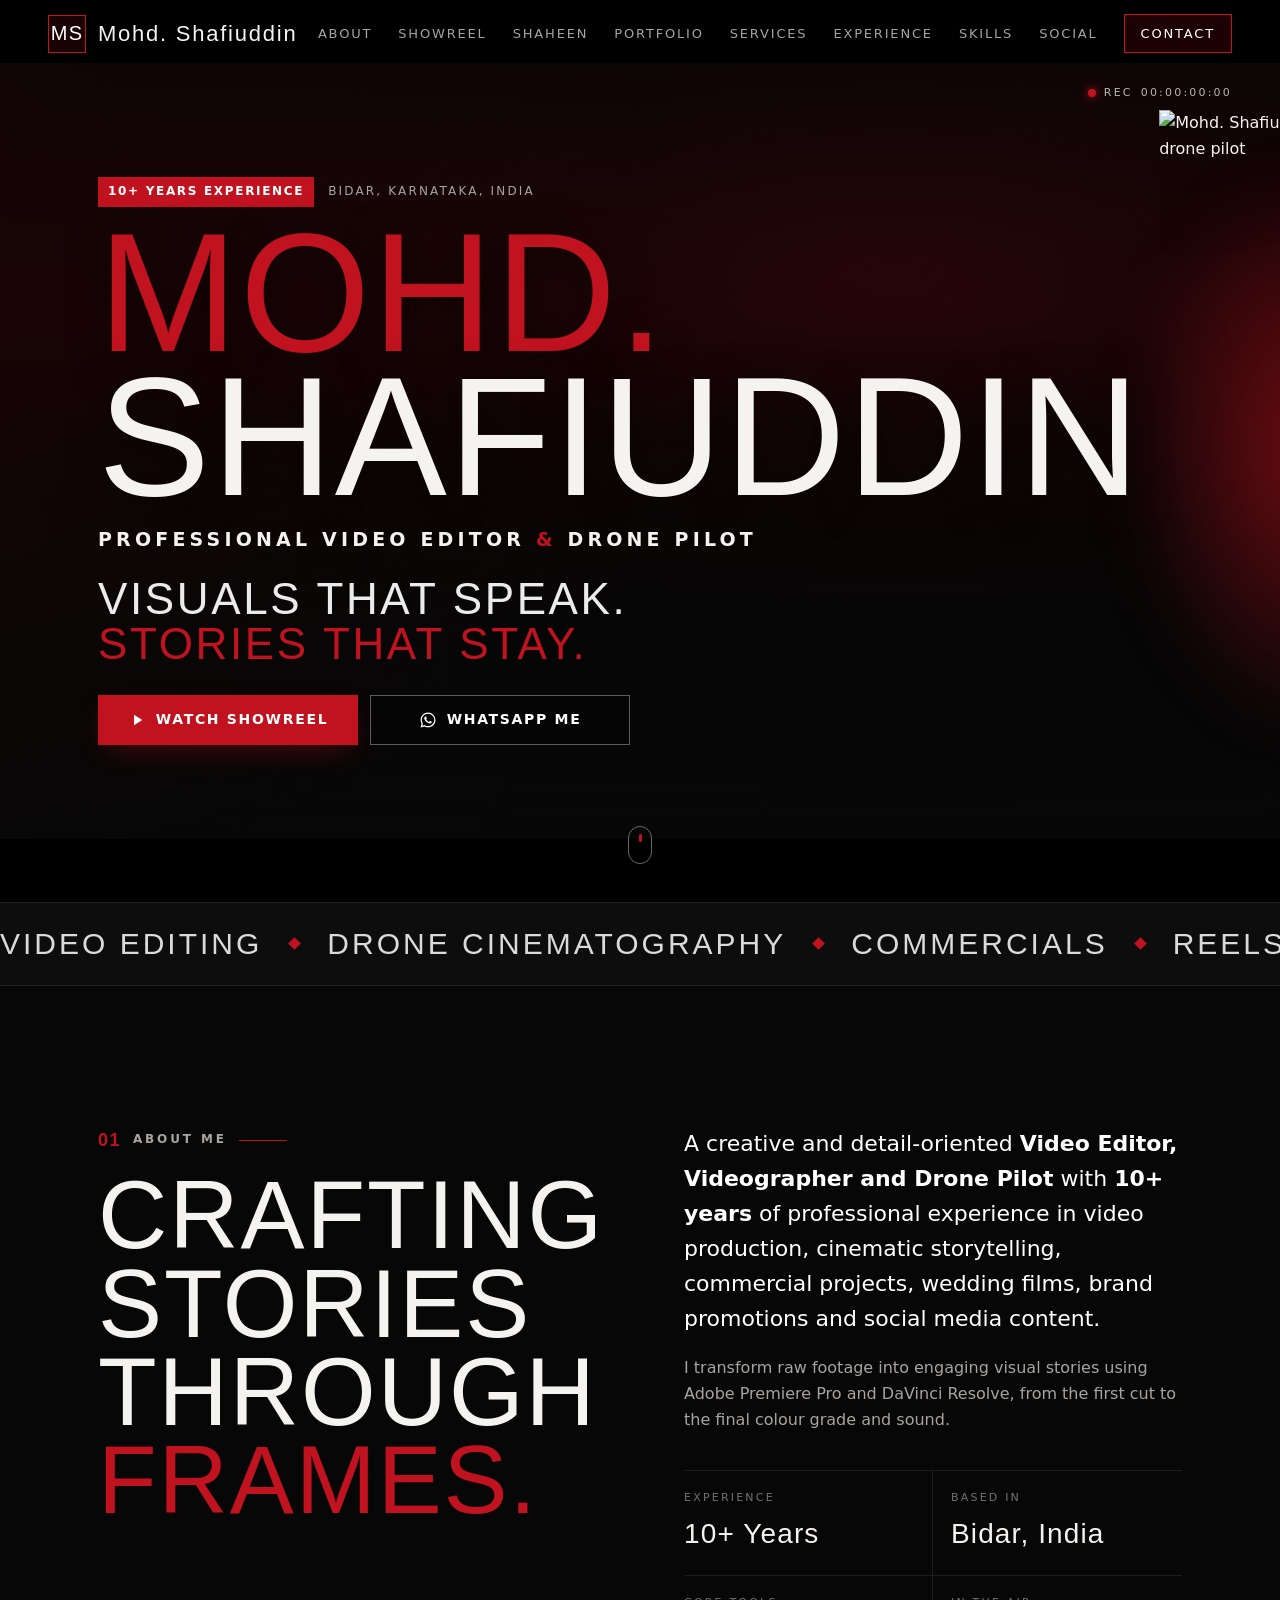
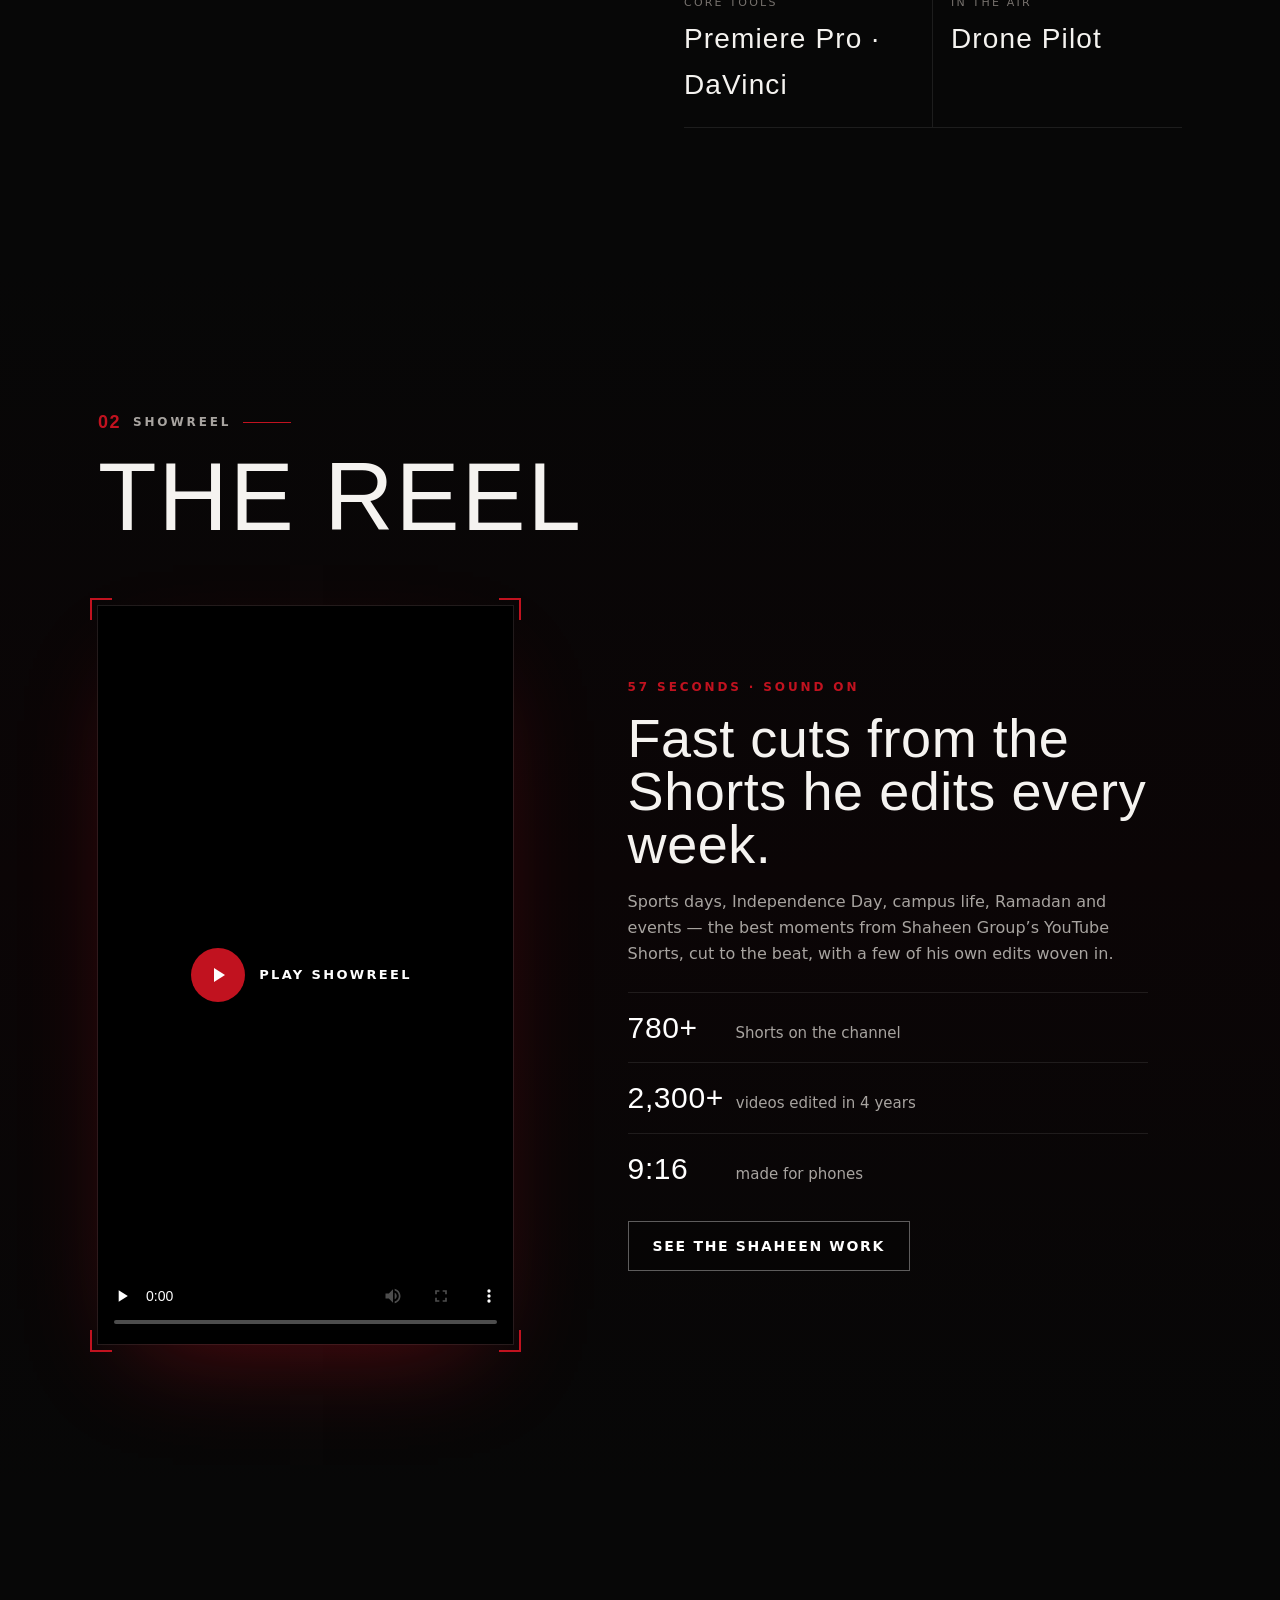
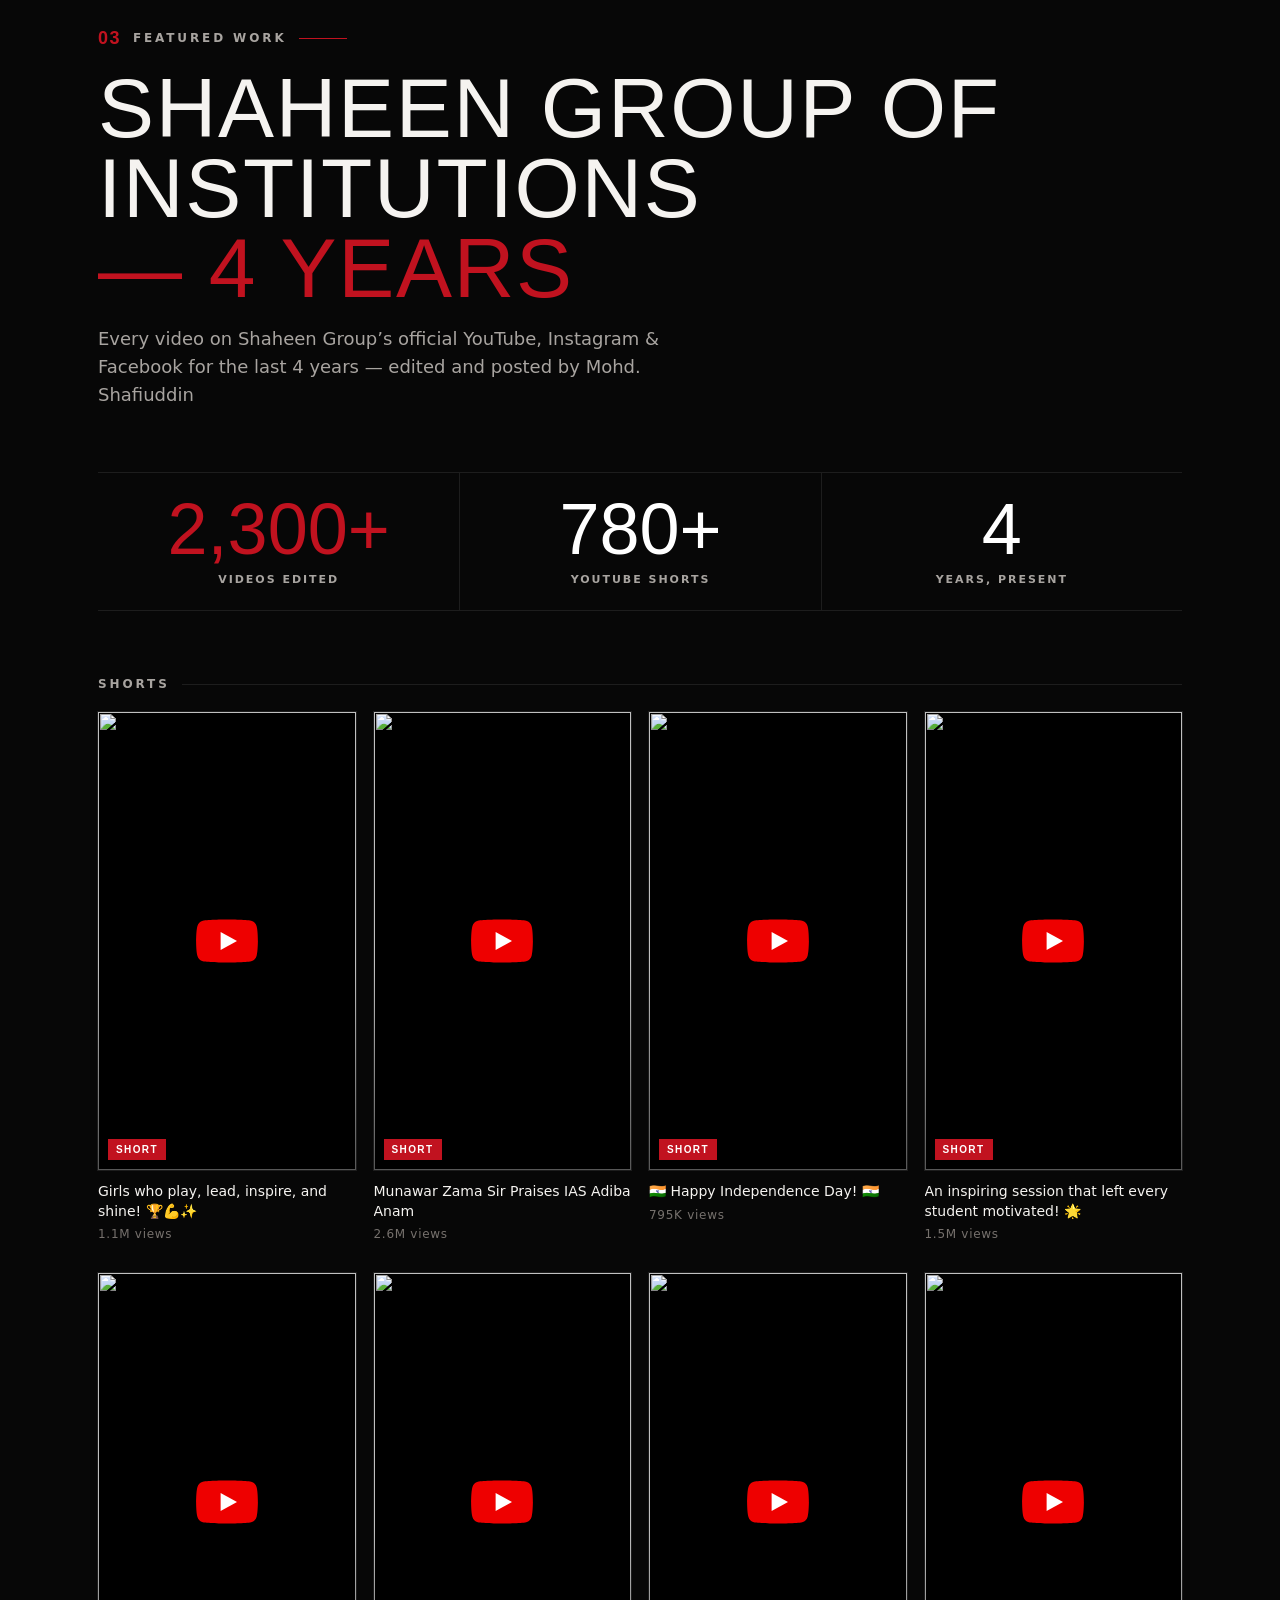
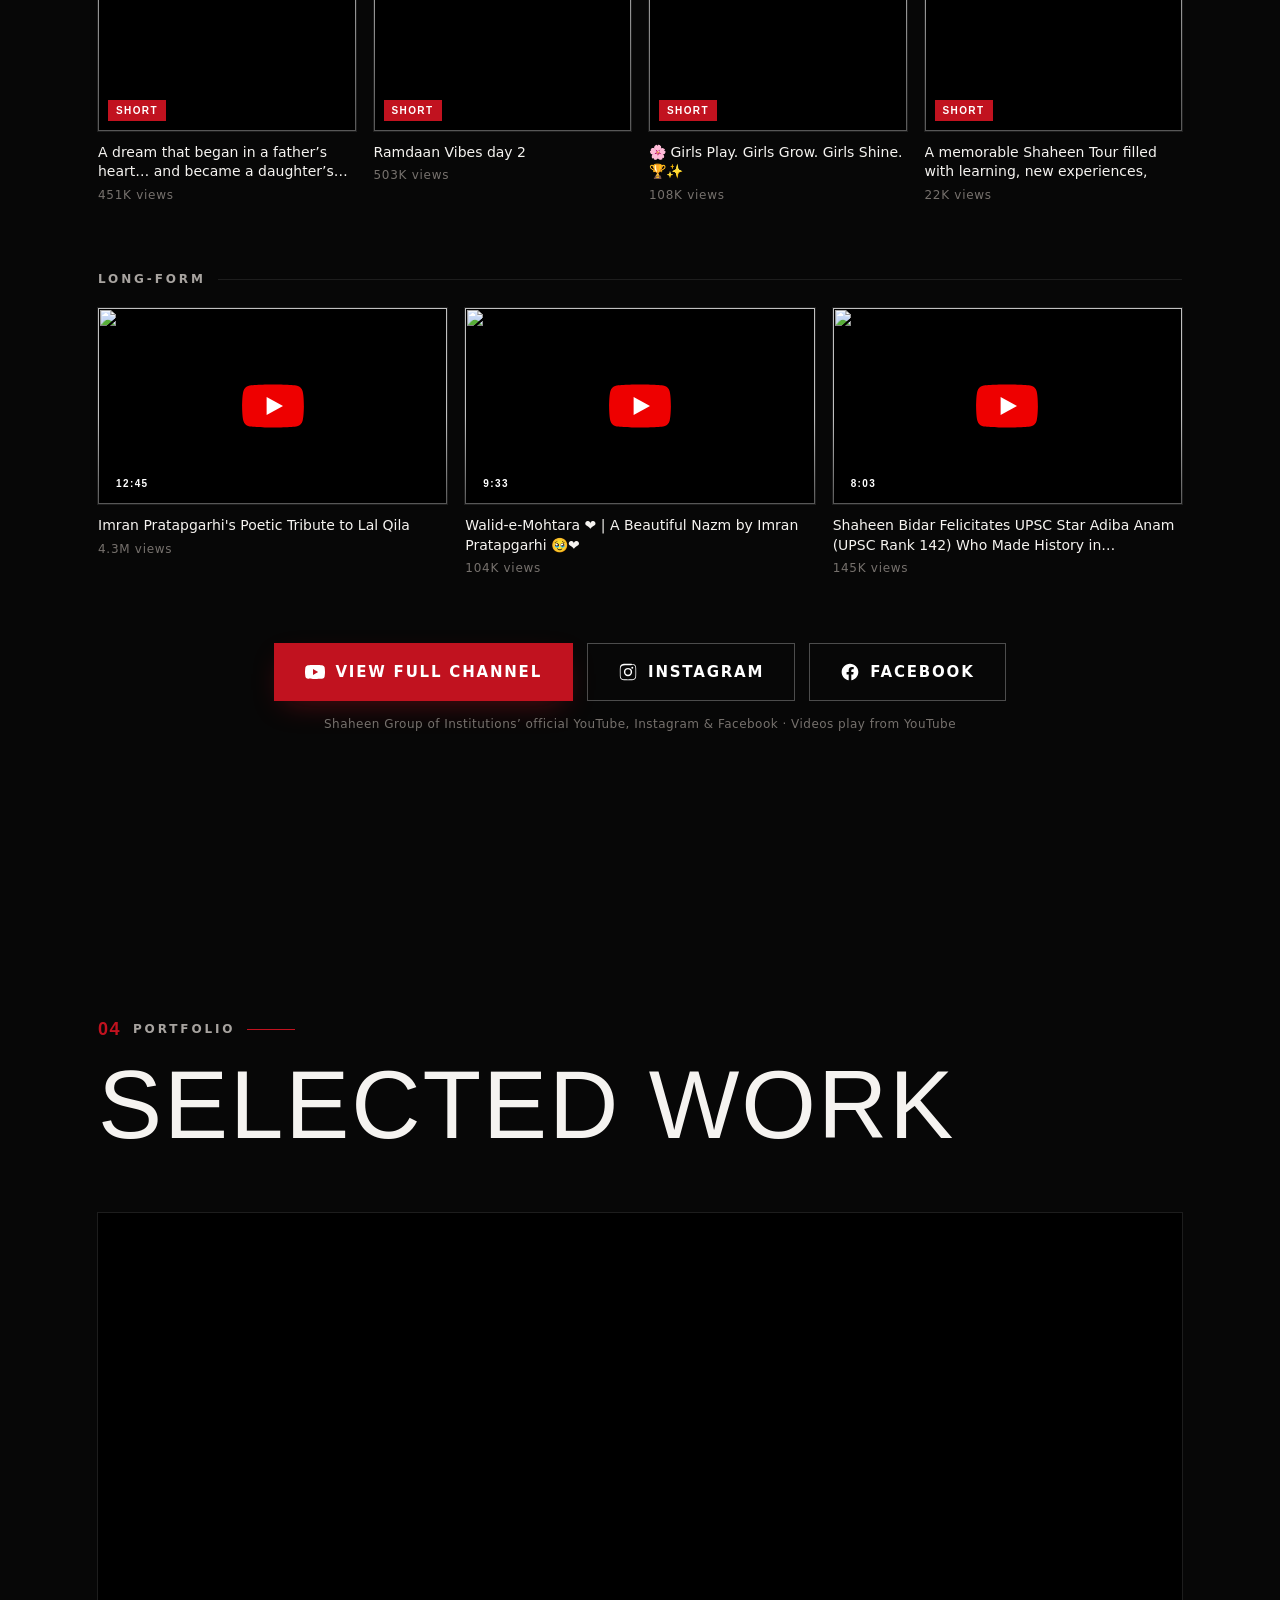
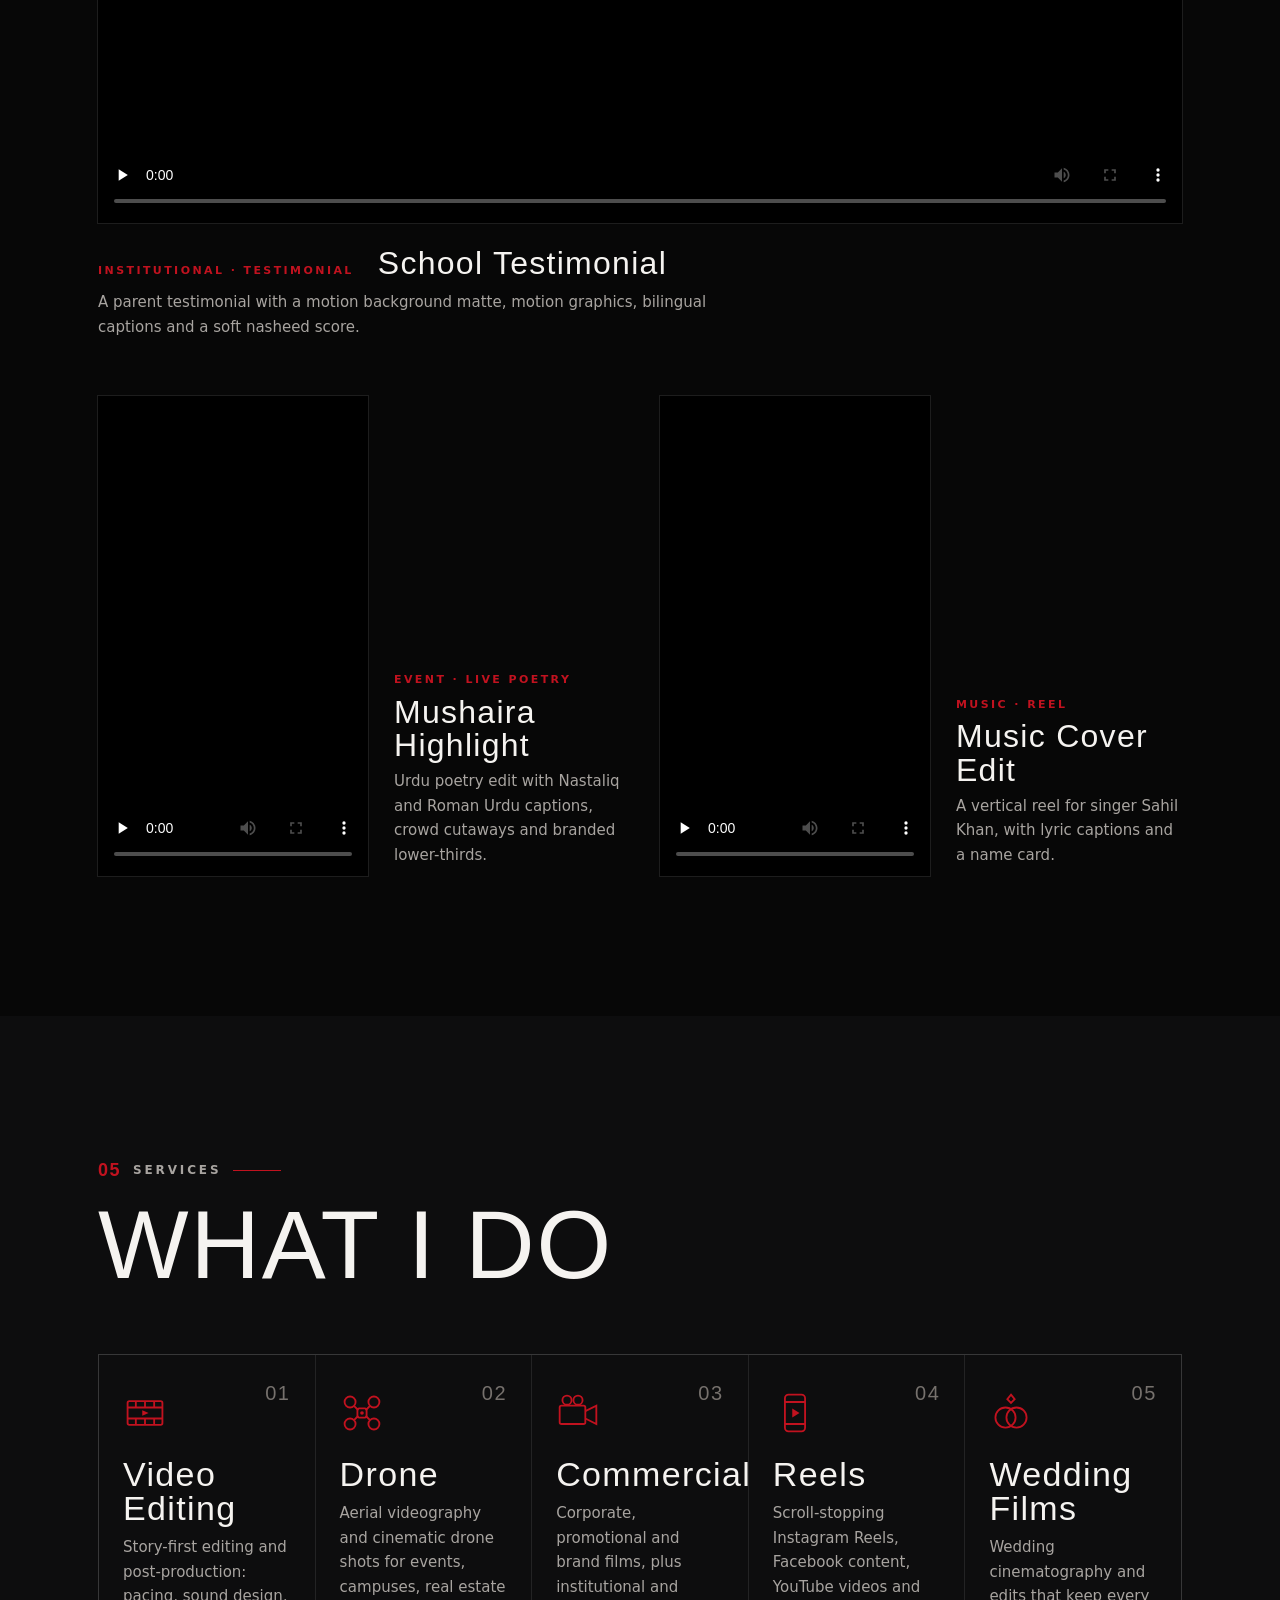
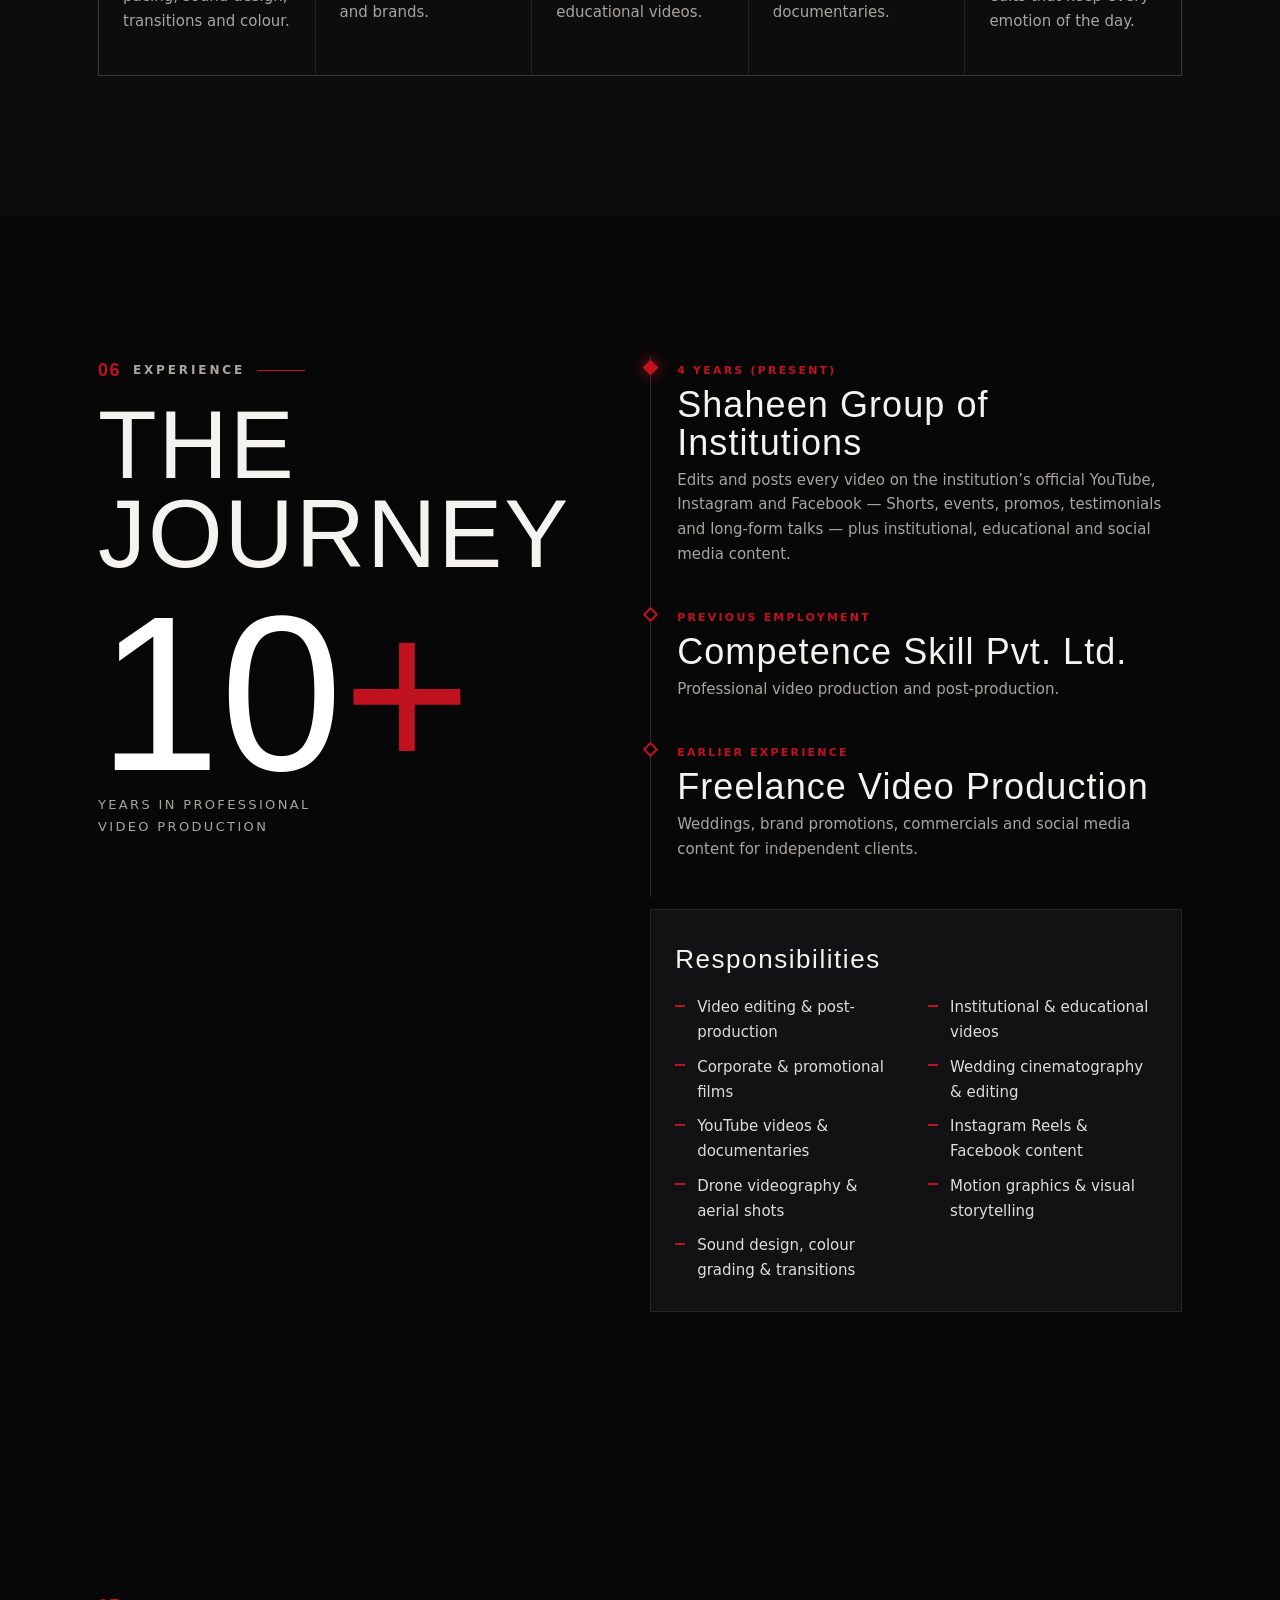
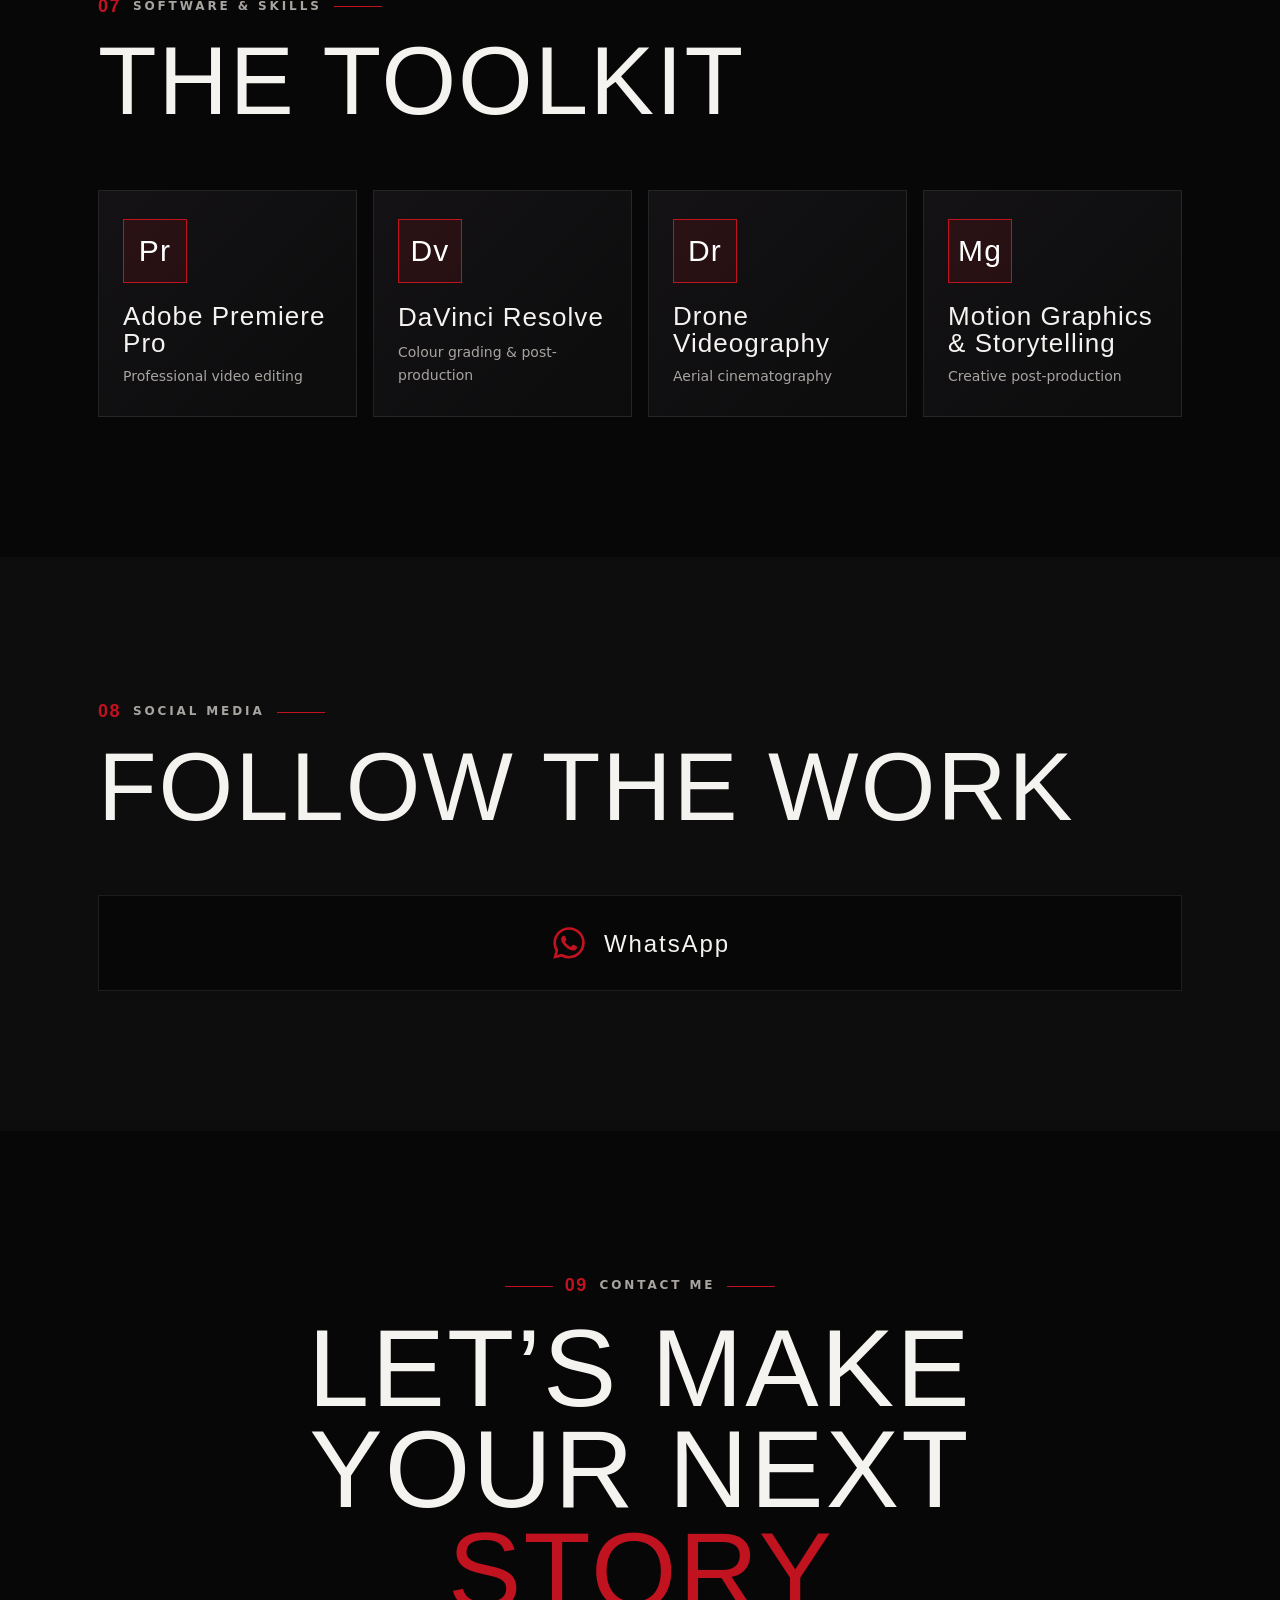
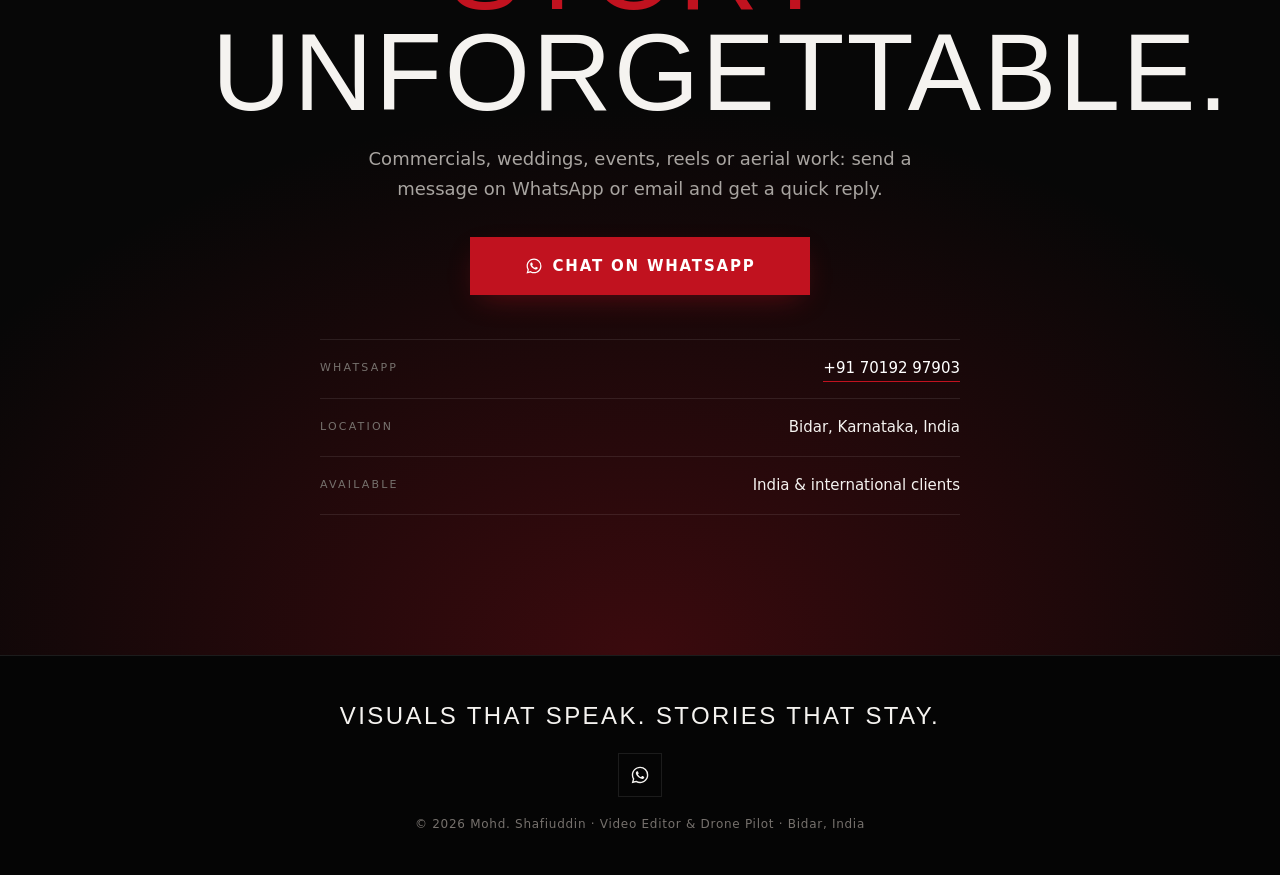
==== commit 2be19653: "Add files via upload" ====
--- a/assets/index.html
+++ b/assets/index.html
@@ -145,7 +145,7 @@
     <div class="section-head reveal">
       <p class="kicker"><span>03</span> Featured Work</p>
       <h2>Shaheen Group of Institutions <span class="h-accent">— 4 Years</span></h2>
-      <p class="section-sub">Every video on Shaheen Group’s official YouTube channel — edited by Mohd. Shafiuddin</p>
+      <p class="section-sub">Every video on Shaheen Group’s official YouTube, Instagram &amp; Facebook for the last 4 years — edited and posted by Mohd. Shafiuddin</p>
     </div>
     <ul class="sg-stats reveal" aria-label="Channel numbers">
       <li><strong>2,300+</strong><span>videos edited</span></li>
@@ -261,7 +261,7 @@
       <a class="btn btn-red btn-lg" href="https://www.youtube.com/c/shaheengroupofinstitutions" target="_blank" rel="noopener"><svg viewBox="0 0 24 24" aria-hidden="true"><path fill="currentColor" d="M23.5 6.2a3 3 0 0 0-2.12-2.13C19.5 3.56 12 3.56 12 3.56s-7.5 0-9.38.5A3 3 0 0 0 .5 6.2 31.4 31.4 0 0 0 0 12a31.4 31.4 0 0 0 .5 5.8 3 3 0 0 0 2.12 2.13c1.88.5 9.38.5 9.38.5s7.5 0 9.38-.5a3 3 0 0 0 2.12-2.13A31.4 31.4 0 0 0 24 12a31.4 31.4 0 0 0-.5-5.8ZM9.6 15.57V8.43L15.82 12 9.6 15.57Z"/></svg>View full channel</a>
       <a class="btn btn-lg sg-social" href="https://www.instagram.com/shaheengroupofinstitutions/" target="_blank" rel="noopener"><svg viewBox="0 0 24 24" aria-hidden="true"><path fill="currentColor" d="M12 2.2c3.2 0 3.58.01 4.85.07 1.17.05 1.8.25 2.23.41.56.22.96.48 1.38.9.42.42.68.82.9 1.38.16.42.36 1.06.41 2.23.06 1.27.07 1.65.07 4.85s-.01 3.58-.07 4.85c-.05 1.17-.25 1.8-.41 2.23-.22.56-.48.96-.9 1.38-.42.42-.82.68-1.38.9-.42.16-1.06.36-2.23.41-1.27.06-1.65.07-4.85.07s-3.58-.01-4.85-.07c-1.17-.05-1.8-.25-2.23-.41a3.7 3.7 0 0 1-1.38-.9 3.7 3.7 0 0 1-.9-1.38c-.16-.42-.36-1.06-.41-2.23C2.21 15.58 2.2 15.2 2.2 12s.01-3.58.07-4.85c.05-1.17.25-1.8.41-2.23.22-.56.48-.96.9-1.38.42-.42.82-.68 1.38-.9.42-.16 1.06-.36 2.23-.41C8.42 2.21 8.8 2.2 12 2.2Zm0 1.8c-3.15 0-3.5.01-4.74.07-.98.04-1.51.2-1.86.34-.47.18-.8.4-1.15.75-.35.35-.57.68-.75 1.15-.14.35-.3.88-.34 1.86C3.1 9.4 3.1 9.77 3.1 12s0 3.5.06 4.74c.04.98.2 1.51.34 1.86.18.47.4.8.75 1.15.35.35.68.57 1.15.75.35.14.88.3 1.86.34 1.24.06 1.59.07 4.74.07s3.5-.01 4.74-.07c.98-.04 1.51-.2 1.86-.34.47-.18.8-.4 1.15-.75.35-.35.57-.68.75-1.15.14-.35.3-.88.34-1.86.06-1.24.07-1.59.07-4.74s-.01-3.5-.07-4.74c-.04-.98-.2-1.51-.34-1.86a3.1 3.1 0 0 0-.75-1.15 3.1 3.1 0 0 0-1.15-.75c-.35-.14-.88-.3-1.86-.34C15.5 4.01 15.15 4 12 4Zm0 3.05a4.95 4.95 0 1 1 0 9.9 4.95 4.95 0 0 1 0-9.9Zm0 8.15a3.2 3.2 0 1 0 0-6.4 3.2 3.2 0 0 0 0 6.4Zm6.3-8.35a1.16 1.16 0 1 1-2.32 0 1.16 1.16 0 0 1 2.32 0Z"/></svg>Instagram</a>
       <a class="btn btn-lg sg-social" href="https://www.facebook.com/shaheengroupofinstitutions/" target="_blank" rel="noopener"><svg viewBox="0 0 24 24" aria-hidden="true"><path fill="currentColor" d="M22 12.06C22 6.5 17.52 2 12 2S2 6.5 2 12.06c0 5.02 3.66 9.18 8.44 9.94v-7.03H7.9v-2.91h2.54V9.85c0-2.52 1.49-3.91 3.78-3.91 1.1 0 2.24.2 2.24.2v2.47h-1.26c-1.24 0-1.63.78-1.63 1.57v1.88h2.78l-.44 2.91h-2.34V22c4.78-.76 8.43-4.92 8.43-9.94Z"/></svg>Facebook</a>
-      <p class="sg-note">Shaheen Group of Institutions’ official channel · Videos play from YouTube</p>
+      <p class="sg-note">Shaheen Group of Institutions’ official YouTube, Instagram &amp; Facebook · Videos play from YouTube</p>
     </div>
   </div>
 </section>
@@ -339,7 +339,7 @@
         <li class="reveal">
           <span class="tl-when">4 years (present)</span>
           <h3>Shaheen Group of Institutions</h3>
-          <p>Edits every video on the institution’s official YouTube channel — Shorts, events, promos, testimonials and long-form talks — plus institutional, educational and social media content.</p>
+          <p>Edits and posts every video on the institution’s official YouTube, Instagram and Facebook — Shorts, events, promos, testimonials and long-form talks — plus institutional, educational and social media content.</p>
         </li>
         <li class="reveal">
           <span class="tl-when">Previous employment</span>
